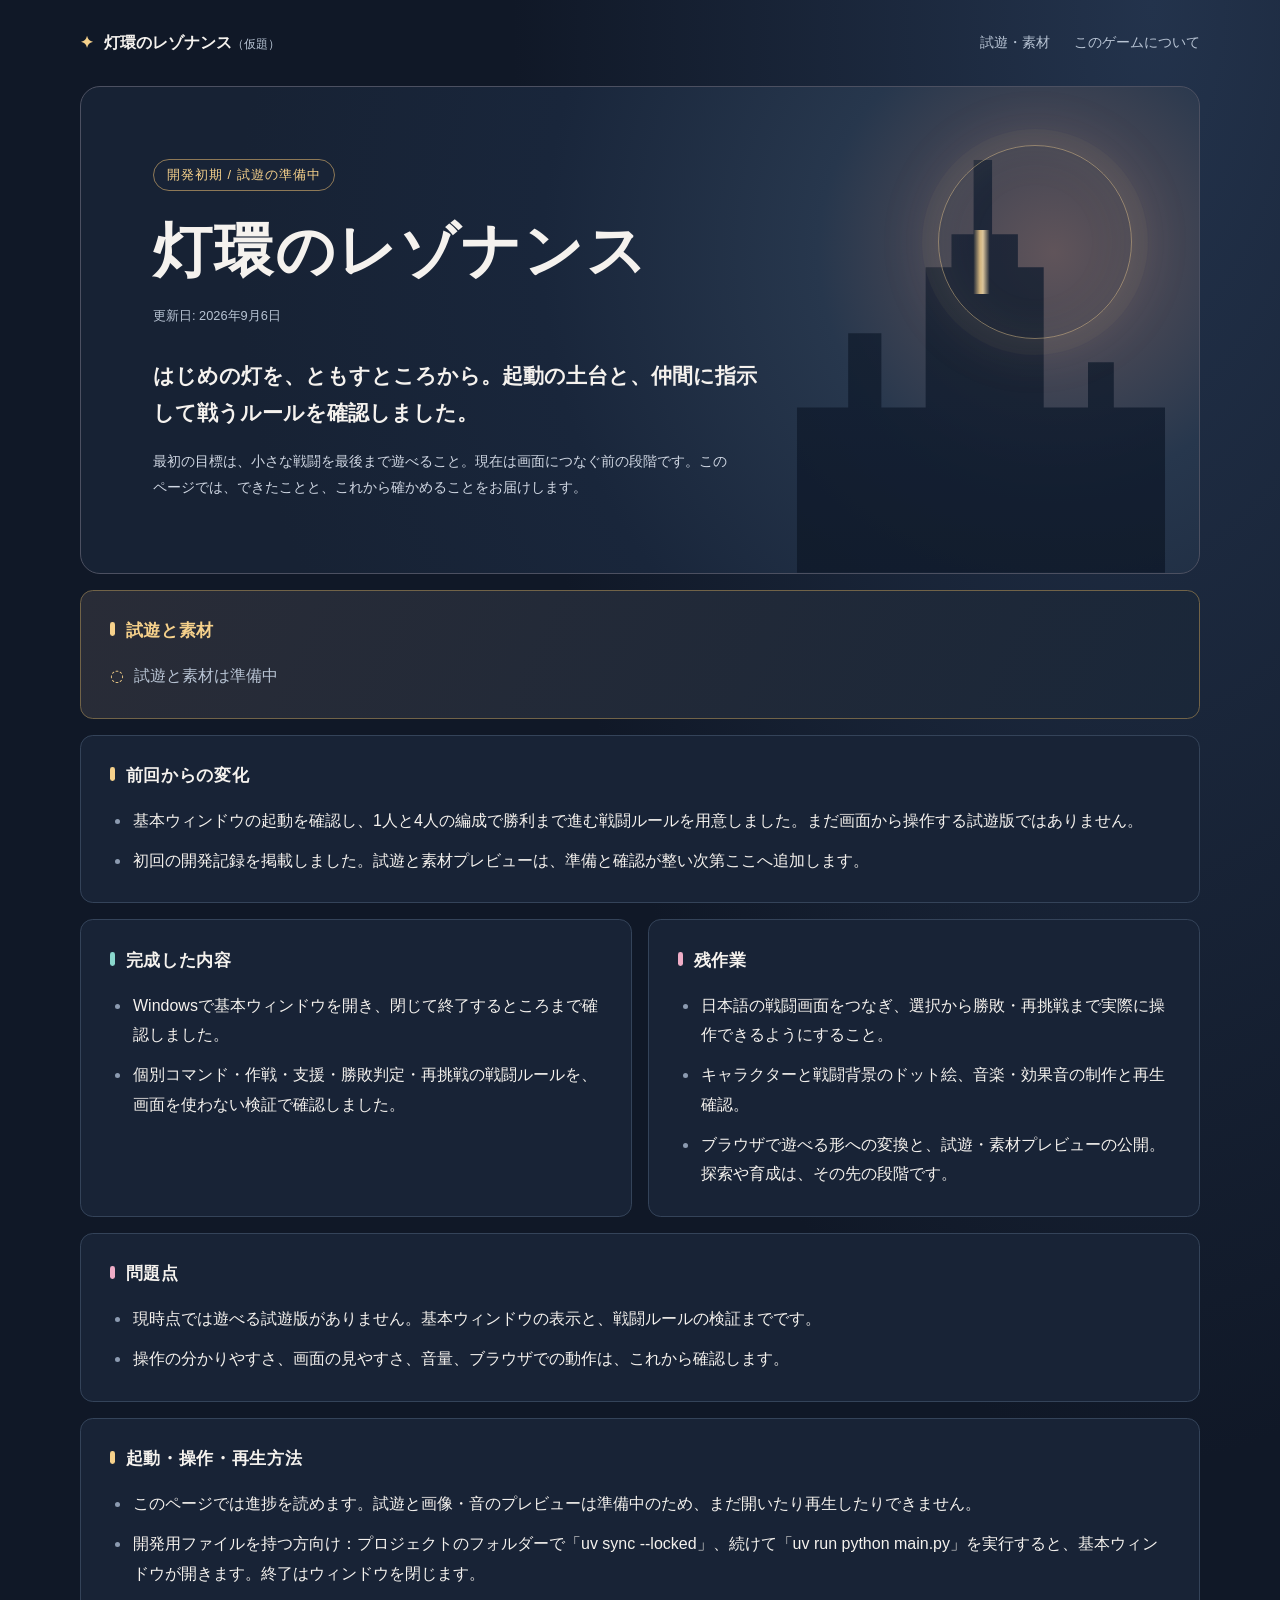
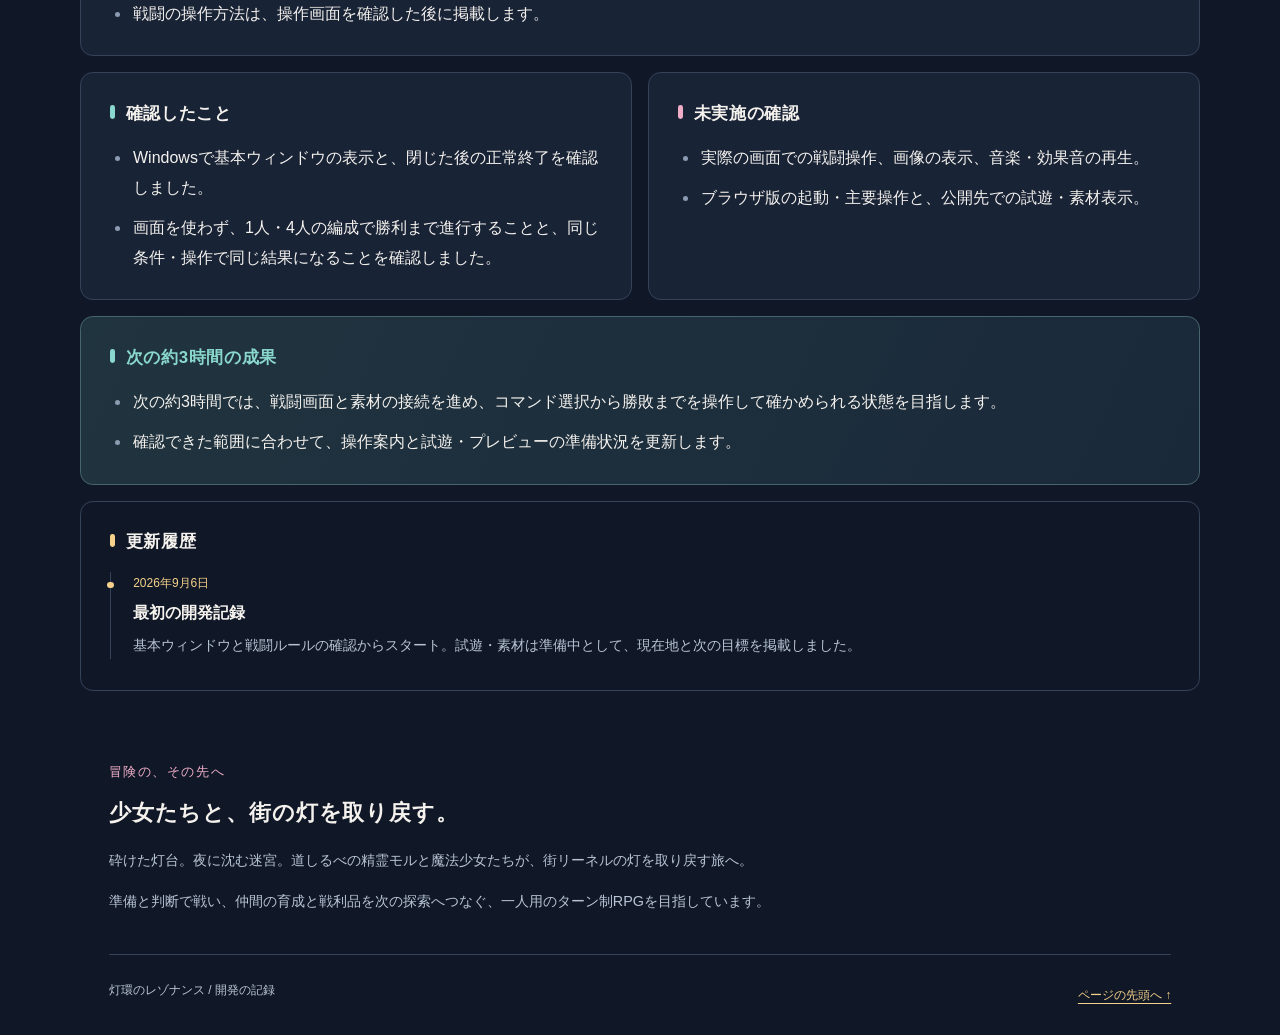
==== index.html @ 596e4eba "Publish initial progress page from 4160547" ====
<!doctype html>
<html lang="ja">
<head>
  <meta charset="utf-8">
  <meta name="viewport" content="width=device-width, initial-scale=1">
  <meta name="theme-color" content="#101827">
  <meta name="description" content="開発中のターン制RPG『灯環のレゾナンス』。現在の到達点、試遊と素材の準備状況、次に目指す成果をお届けします。">
  <title>灯環のレゾナンス — 開発の記録</title>
  <link rel="stylesheet" href="styles.css">
</head>
<body id="top">
  <a class="skip-link" href="#report">進捗本文へ移動</a>
  <div class="shell">
    <header class="site-header">
      <a class="brand" href="#top"><span class="brand-mark" aria-hidden="true">✦</span> 灯環のレゾナンス<span class="working-title">（仮題）</span></a>
      <nav aria-label="ページ内の案内">
        <a href="#play-title">試遊・素材</a>
        <a href="#about">このゲームについて</a>
      </nav>
    </header>
    <main id="report" tabindex="-1">
      <header class="progress-header">
<p class="status">開発初期 / 試遊の準備中</p>
<h1>灯環のレゾナンス</h1>
<p class="updated-at">更新日: 2026年9月6日</p>
<p class="summary">はじめの灯を、ともすところから。起動の土台と、仲間に指示して戦うルールを確認しました。</p>
<p class="position">最初の目標は、小さな戦闘を最後まで遊べること。現在は画面につなぐ前の段階です。このページでは、できたことと、これから確かめることをお届けします。</p>
</header>
<section class="play" aria-labelledby="play-title">
<h2 id="play-title">試遊と素材</h2>
<p class="pending">試遊と素材は準備中</p>
</section>
<section class="changes"><h2>前回からの変化</h2><ul>
<li>基本ウィンドウの起動を確認し、1人と4人の編成で勝利まで進む戦闘ルールを用意しました。まだ画面から操作する試遊版ではありません。</li>
<li>初回の開発記録を掲載しました。試遊と素材プレビューは、準備と確認が整い次第ここへ追加します。</li>
</ul></section>
<section class="completed"><h2>完成した内容</h2><ul>
<li>Windowsで基本ウィンドウを開き、閉じて終了するところまで確認しました。</li>
<li>個別コマンド・作戦・支援・勝敗判定・再挑戦の戦闘ルールを、画面を使わない検証で確認しました。</li>
</ul></section>
<section class="remaining"><h2>残作業</h2><ul>
<li>日本語の戦闘画面をつなぎ、選択から勝敗・再挑戦まで実際に操作できるようにすること。</li>
<li>キャラクターと戦闘背景のドット絵、音楽・効果音の制作と再生確認。</li>
<li>ブラウザで遊べる形への変換と、試遊・素材プレビューの公開。探索や育成は、その先の段階です。</li>
</ul></section>
<section class="issues"><h2>問題点</h2><ul>
<li>現時点では遊べる試遊版がありません。基本ウィンドウの表示と、戦闘ルールの検証までです。</li>
<li>操作の分かりやすさ、画面の見やすさ、音量、ブラウザでの動作は、これから確認します。</li>
</ul></section>
<section class="instructions"><h2>起動・操作・再生方法</h2><ul>
<li>このページでは進捗を読めます。試遊と画像・音のプレビューは準備中のため、まだ開いたり再生したりできません。</li>
<li>開発用ファイルを持つ方向け：プロジェクトのフォルダーで「uv sync --locked」、続けて「uv run python main.py」を実行すると、基本ウィンドウが開きます。終了はウィンドウを閉じます。</li>
<li>戦闘の操作方法は、操作画面を確認した後に掲載します。</li>
</ul></section>
<section class="verification"><h2>確認したこと</h2><ul>
<li>Windowsで基本ウィンドウの表示と、閉じた後の正常終了を確認しました。</li>
<li>画面を使わず、1人・4人の編成で勝利まで進行することと、同じ条件・操作で同じ結果になることを確認しました。</li>
</ul></section>
<section class="unverified"><h2>未実施の確認</h2><ul>
<li>実際の画面での戦闘操作、画像の表示、音楽・効果音の再生。</li>
<li>ブラウザ版の起動・主要操作と、公開先での試遊・素材表示。</li>
</ul></section>
<section class="next"><h2>次の約3時間の成果</h2><ul>
<li>次の約3時間では、戦闘画面と素材の接続を進め、コマンド選択から勝敗までを操作して確かめられる状態を目指します。</li>
<li>確認できた範囲に合わせて、操作案内と試遊・プレビューの準備状況を更新します。</li>
</ul></section>
<section class="history"><h2>更新履歴</h2><ol>
<li><p>2026年9月6日</p><h3>最初の開発記録</h3><p>基本ウィンドウと戦闘ルールの確認からスタート。試遊・素材は準備中として、現在地と次の目標を掲載しました。</p></li>
</ol></section>
    </main>
    <footer id="about" class="site-footer">
      <p class="eyebrow">冒険の、その先へ</p>
      <h2>少女たちと、街の灯を取り戻す。</h2>
      <p>砕けた灯台。夜に沈む迷宮。道しるべの精霊モルと魔法少女たちが、街リーネルの灯を取り戻す旅へ。</p>
      <p>準備と判断で戦い、仲間の育成と戦利品を次の探索へつなぐ、一人用のターン制RPGを目指しています。</p>
      <div class="footer-bottom"><span>灯環のレゾナンス / 開発の記録</span><a href="#top">ページの先頭へ ↑</a></div>
    </footer>
  </div>
</body>
</html>
---- styles.css ----
:root {
  color-scheme: dark;
  --night: #101827;
  --panel: #182336;
  --text: #f5f2ee;
  --muted: #b8c4d4;
  --gold: #f6d18b;
  --pink: #efadc7;
  --teal: #89d7cd;
  --line: #344359;
}

* { box-sizing: border-box; }
html { scroll-padding-top: 1.5rem; }
body {
  margin: 0;
  color: var(--text);
  background: radial-gradient(ellipse at 90% 0%, #23334c 0, transparent 40rem), var(--night);
  font-family: "Yu Gothic", "Hiragino Kaku Gothic ProN", "Meiryo", sans-serif;
  font-size: 1rem;
  line-height: 1.85;
  overflow-wrap: anywhere;
}
a { color: var(--gold); text-underline-offset: .3em; }
a:hover { color: #fff0d4; }
:focus-visible {
  outline: 3px solid var(--teal);
  outline-offset: 5px;
  border-radius: 3px;
}
.shell { width: min(100% - 3rem, 1120px); margin-inline: auto; }
.skip-link {
  position: absolute;
  z-index: 5;
  top: .75rem;
  left: 1rem;
  padding: .55rem 1rem;
  color: var(--night);
  background: var(--gold);
  transform: translateY(-180%);
}
.skip-link:focus { transform: translateY(0); color: var(--night); }
.site-header {
  display: flex;
  align-items: center;
  justify-content: space-between;
  flex-wrap: wrap;
  gap: .5rem 2rem;
  padding-block: 1.4rem;
}
.brand { color: var(--text); font-weight: 700; text-decoration: none; }
.brand-mark { margin-right: .4rem; color: var(--gold); }
.working-title { color: var(--muted); font-size: .75rem; font-weight: 400; }
nav { display: flex; flex-wrap: wrap; gap: .4rem 1.5rem; font-size: .85rem; }
nav a { display: inline-block; padding-block: .5rem; color: var(--muted); text-decoration: none; }
main { display: grid; grid-template-columns: repeat(2, minmax(0, 1fr)); gap: 1rem; }
main > * { min-width: 0; }
.progress-header {
  position: relative;
  isolation: isolate;
  overflow: hidden;
  grid-column: 1 / -1;
  padding: clamp(2rem, 6vw, 4.5rem);
  border: 1px solid #4c5061;
  border-radius: 1.25rem;
  background: radial-gradient(circle at 87% 34%, #60545a 0, #27374d 23%, #19263b 50%, #172234 80%);
}
.progress-header::before {
  content: "";
  position: absolute;
  z-index: -1;
  inset: 15% 3% 0 64%;
  background:
    linear-gradient(90deg, transparent 42%, #f6d18b 49%, #ffe4ad 52%, transparent 59%) 50% 20% / 6rem 4rem no-repeat,
    linear-gradient(#152134, #0e1828);
  clip-path: polygon(0 100%, 0 60%, 14% 60%, 14% 42%, 23% 42%, 23% 60%, 35% 60%, 35% 26%, 42% 26%, 42% 18%, 48% 18%, 48% 0, 53% 0, 53% 18%, 60% 18%, 60% 26%, 67% 26%, 67% 60%, 79% 60%, 79% 49%, 86% 49%, 86% 60%, 100% 60%, 100% 100%);
  opacity: .8;
}
.progress-header::after {
  content: "";
  position: absolute;
  z-index: -1;
  width: 12rem;
  aspect-ratio: 1;
  top: 12%;
  right: 6%;
  border: 1px solid #e2c18a80;
  border-radius: 50%;
  box-shadow: 0 0 0 1rem #f6d18b08, 0 0 4rem #eeb6aa20, inset 0 0 3rem #f6d18b10;
}
.progress-header > * { position: relative; }
.status {
  display: inline-block;
  margin: 0 0 1.2rem;
  padding: .2rem .8rem;
  color: var(--gold);
  border: 1px solid #8e7957;
  border-radius: 2rem;
  background: #182336;
  font-size: .8rem;
  letter-spacing: .08em;
}
h1 { margin: 0; font-size: clamp(2rem, 4.8vw, 3.7rem); line-height: 1.4; letter-spacing: .035em; }
.updated-at { margin-block: .7rem 1.8rem; color: var(--muted); font-size: .8rem; }
.summary { max-width: 38rem; margin: 0; font-size: clamp(1.1rem, 2vw, 1.3rem); font-weight: 700; line-height: 1.8; }
.position { max-width: 36rem; margin: 1rem 0 0; color: #d0d7e3; font-size: .9rem; }
section {
  padding: 1.7rem 1.8rem;
  border: 1px solid var(--line);
  border-radius: .8rem;
  background: var(--panel);
}
h2 { margin: 0 0 1rem; font-size: 1.05rem; line-height: 1.6; letter-spacing: .04em; }
section h2::before { content: ""; display: inline-block; width: .35rem; height: .85rem; margin-right: .65rem; background: var(--gold); border-radius: .15rem; }
section ul { margin: 0; padding-left: 1.3rem; }
li { padding-left: .15rem; }
li + li { margin-top: .65rem; }
li::marker { color: #8c9bb1; }
.play { grid-column: 1 / -1; border-color: #716348; background: linear-gradient(115deg, #292c37, #1a2739); }
.play h2 { color: var(--gold); }
.pending { margin: 0; color: var(--muted); }
.pending::before { content: "◌"; padding-right: .65rem; color: var(--gold); }
.play-button {
  display: inline-block;
  max-width: 100%;
  padding: .8rem 1.8rem;
  border: 1px solid var(--gold);
  border-radius: .45rem;
  color: var(--night);
  background: var(--gold);
  font-weight: 700;
  text-align: center;
  text-decoration: none;
}
.play-button:hover { color: var(--night); background: #ffe3b0; }
figure { margin: 1.5rem 0; }
img { display: block; max-width: 100%; height: auto; border: 1px solid var(--line); border-radius: .5rem; image-rendering: pixelated; }
figcaption { margin-top: .4rem; color: var(--muted); font-size: .8rem; }
audio { display: block; width: min(100%, 32rem); max-width: 100%; min-width: 0; }
.completed h2::before, .verification h2::before { background: var(--teal); }
.remaining h2::before, .unverified h2::before, .issues h2::before { background: var(--pink); }
.changes { grid-column: 1 / -1; }
.issues { grid-column: 1 / -1; }
.instructions { grid-column: 1 / -1; }
.next { grid-column: 1 / -1; background: linear-gradient(115deg, #20343f, #1a293a); border-color: #47656c; }
.next h2 { color: var(--teal); }
.next h2::before { background: var(--teal); }
.history { grid-column: 1 / -1; background: transparent; }
.history ol { margin: 0; padding: 0; list-style: none; }
.history li { position: relative; padding: 0 0 0 1.4rem; border-left: 1px solid var(--line); }
.history li::before { content: ""; position: absolute; top: .6rem; left: -.22rem; width: .4rem; height: .4rem; border-radius: 50%; background: var(--gold); }
.history p { margin: .25rem 0; color: var(--muted); font-size: .9rem; }
.history li > p:first-child { color: var(--gold); font-size: .75rem; }
h3 { margin: .25rem 0; font-size: 1rem; }
.site-footer { padding: 3.5rem 1.8rem 1.5rem; }
.eyebrow { color: var(--pink); font-size: .8rem; letter-spacing: .12em; }
.site-footer h2 { font-size: 1.35rem; }
.site-footer > p:not(.eyebrow) { max-width: 45rem; color: var(--muted); font-size: .9rem; }
.footer-bottom { display: flex; flex-wrap: wrap; justify-content: space-between; gap: 1rem; margin-top: 2.5rem; padding-top: 1.5rem; border-top: 1px solid var(--line); color: var(--muted); font-size: .75rem; }
.footer-bottom a { display: inline-block; padding-block: .3rem; }

@media (max-width: 720px) {
  .shell { width: min(100% - 2rem, 1120px); }
  main { grid-template-columns: minmax(0, 1fr); }
  .site-header { gap: .4rem; padding-block: 1rem; }
  .brand { font-size: .9rem; }
  nav { gap: 1.25rem; font-size: .8rem; }
  .progress-header { padding: 1.8rem 1.35rem; }
  .progress-header::before { inset: 30% 0 0 30%; opacity: .25; }
  .progress-header::after { width: 8rem; top: 10%; right: -3rem; opacity: .35; }
  h1 { font-size: clamp(1.8rem, 7vw, 2.8rem); }
  .summary { font-size: 1.05rem; }
  .position { font-size: .85rem; }
  section { padding: 1.4rem 1.35rem; }
  .site-footer { padding: 2.5rem .35rem 1.5rem; }
  .site-footer h2 { font-size: 1.15rem; }
}

@media (prefers-reduced-motion: no-preference) {
  a { transition: color .15s, background-color .15s; }
}
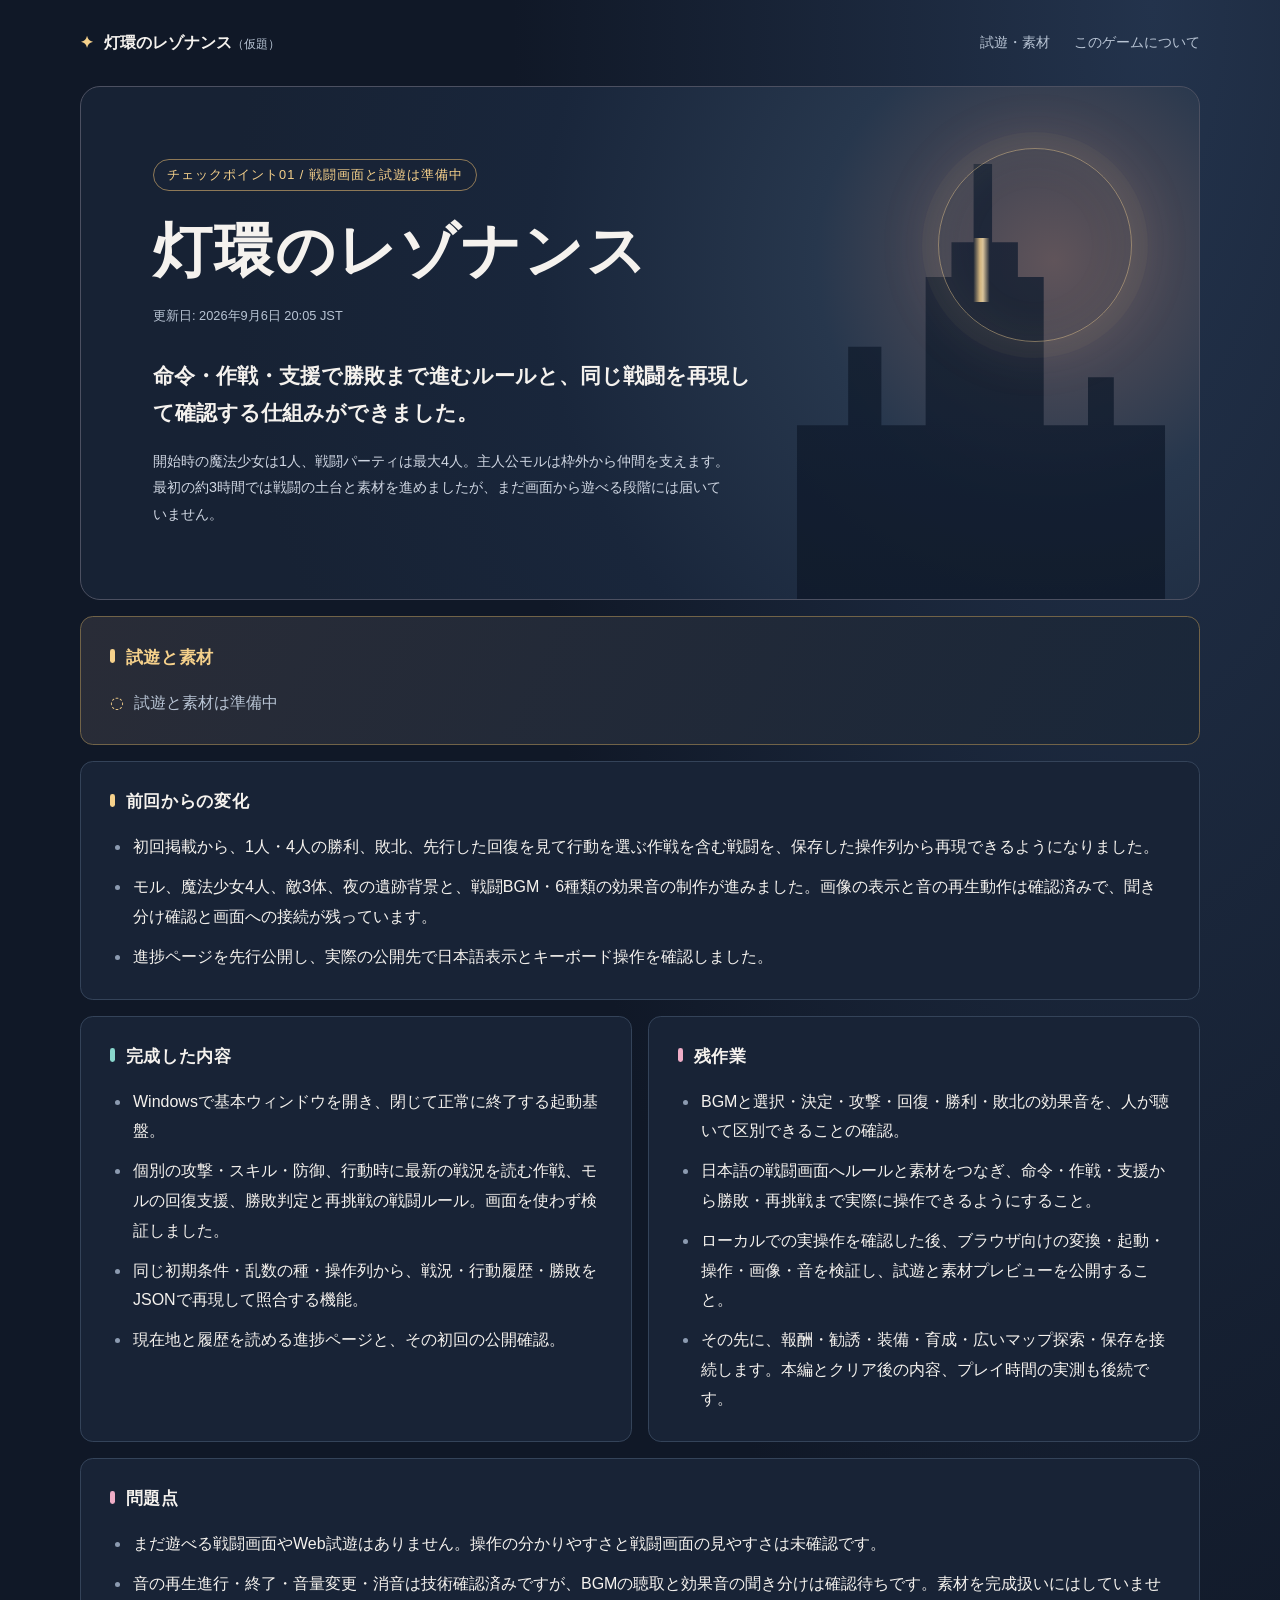
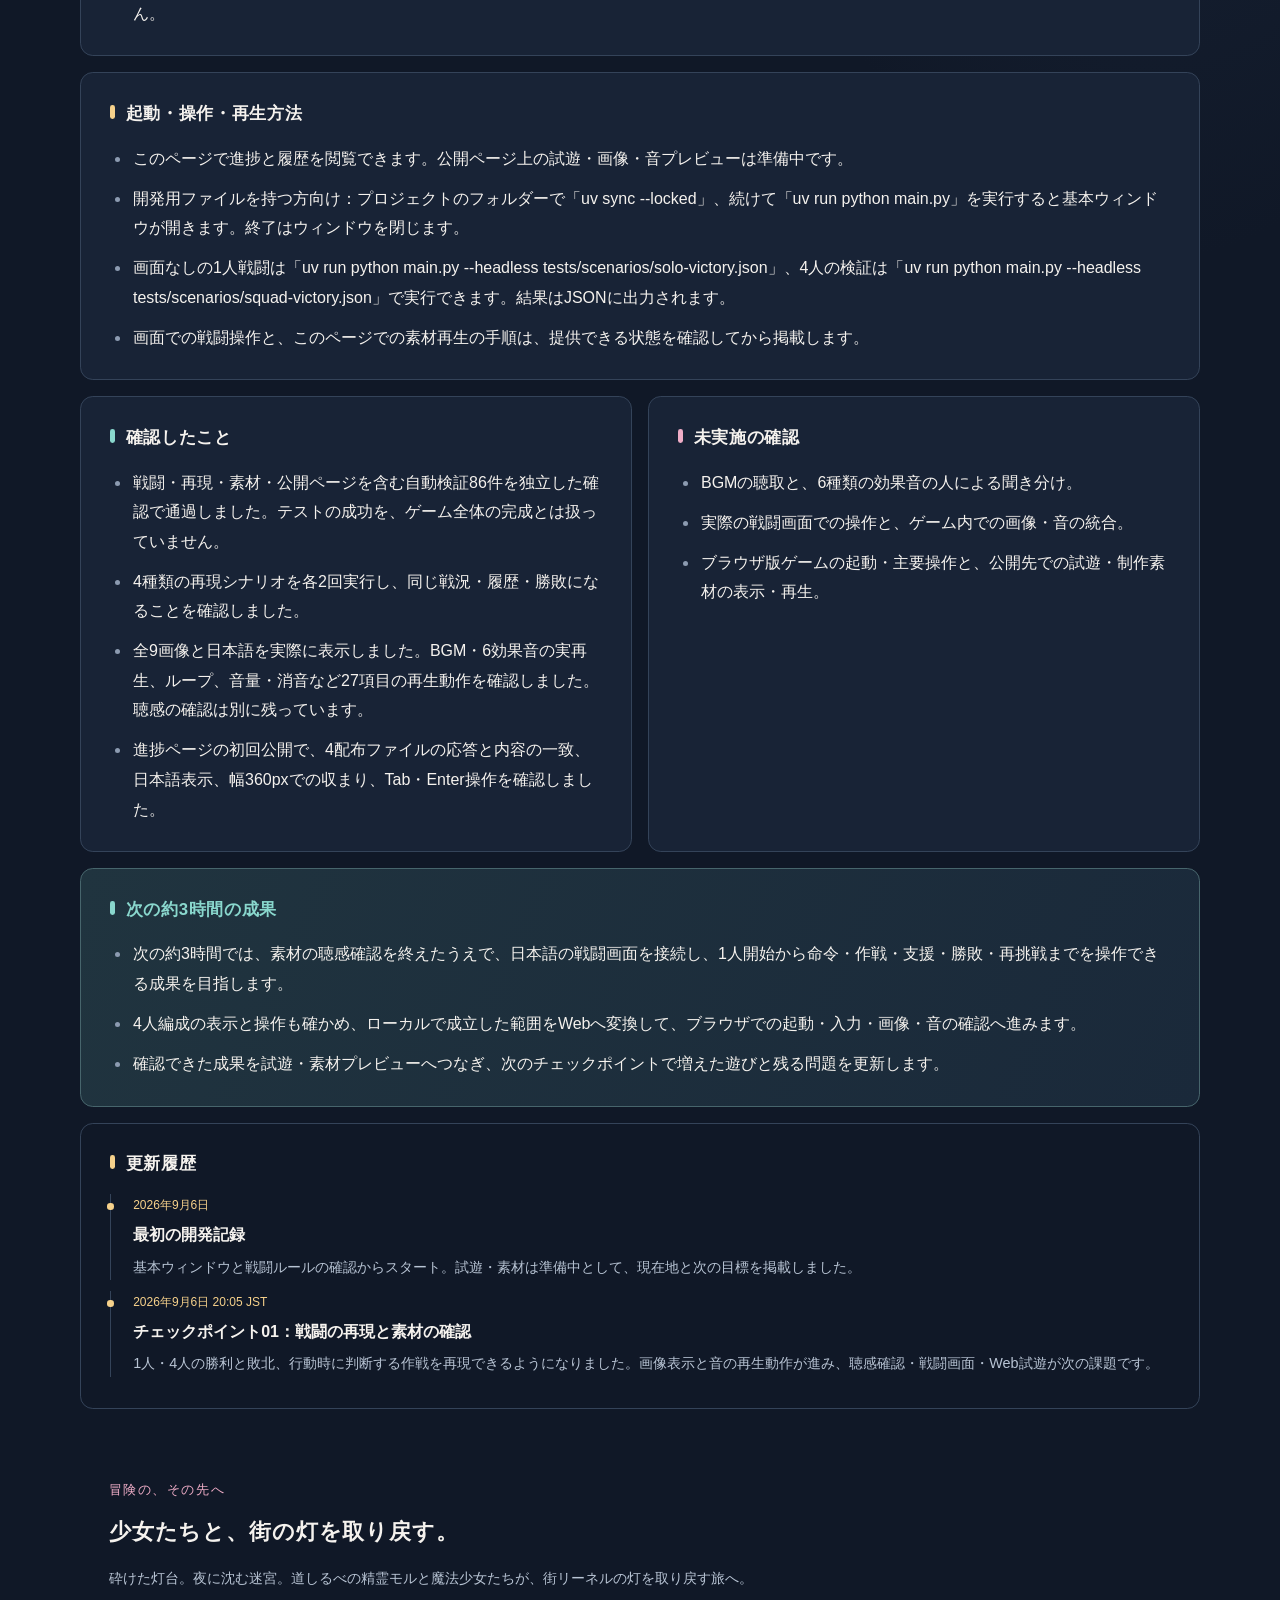
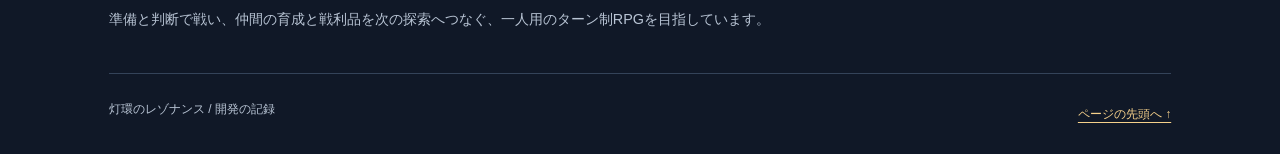
==== commit 3bf56cf0: "Publish checkpoint 01 from 81bc079" ====
--- a/index.html
+++ b/index.html
@@ -20,52 +20,62 @@
     </header>
     <main id="report" tabindex="-1">
       <header class="progress-header">
-<p class="status">開発初期 / 試遊の準備中</p>
+<p class="status">チェックポイント01 / 戦闘画面と試遊は準備中</p>
 <h1>灯環のレゾナンス</h1>
-<p class="updated-at">更新日: 2026年9月6日</p>
-<p class="summary">はじめの灯を、ともすところから。起動の土台と、仲間に指示して戦うルールを確認しました。</p>
-<p class="position">最初の目標は、小さな戦闘を最後まで遊べること。現在は画面につなぐ前の段階です。このページでは、できたことと、これから確かめることをお届けします。</p>
+<p class="updated-at">更新日: 2026年9月6日 20:05 JST</p>
+<p class="summary">命令・作戦・支援で勝敗まで進むルールと、同じ戦闘を再現して確認する仕組みができました。</p>
+<p class="position">開始時の魔法少女は1人、戦闘パーティは最大4人。主人公モルは枠外から仲間を支えます。最初の約3時間では戦闘の土台と素材を進めましたが、まだ画面から遊べる段階には届いていません。</p>
 </header>
 <section class="play" aria-labelledby="play-title">
 <h2 id="play-title">試遊と素材</h2>
 <p class="pending">試遊と素材は準備中</p>
 </section>
 <section class="changes"><h2>前回からの変化</h2><ul>
-<li>基本ウィンドウの起動を確認し、1人と4人の編成で勝利まで進む戦闘ルールを用意しました。まだ画面から操作する試遊版ではありません。</li>
-<li>初回の開発記録を掲載しました。試遊と素材プレビューは、準備と確認が整い次第ここへ追加します。</li>
+<li>初回掲載から、1人・4人の勝利、敗北、先行した回復を見て行動を選ぶ作戦を含む戦闘を、保存した操作列から再現できるようになりました。</li>
+<li>モル、魔法少女4人、敵3体、夜の遺跡背景と、戦闘BGM・6種類の効果音の制作が進みました。画像の表示と音の再生動作は確認済みで、聞き分け確認と画面への接続が残っています。</li>
+<li>進捗ページを先行公開し、実際の公開先で日本語表示とキーボード操作を確認しました。</li>
 </ul></section>
 <section class="completed"><h2>完成した内容</h2><ul>
-<li>Windowsで基本ウィンドウを開き、閉じて終了するところまで確認しました。</li>
-<li>個別コマンド・作戦・支援・勝敗判定・再挑戦の戦闘ルールを、画面を使わない検証で確認しました。</li>
+<li>Windowsで基本ウィンドウを開き、閉じて正常に終了する起動基盤。</li>
+<li>個別の攻撃・スキル・防御、行動時に最新の戦況を読む作戦、モルの回復支援、勝敗判定と再挑戦の戦闘ルール。画面を使わず検証しました。</li>
+<li>同じ初期条件・乱数の種・操作列から、戦況・行動履歴・勝敗をJSONで再現して照合する機能。</li>
+<li>現在地と履歴を読める進捗ページと、その初回の公開確認。</li>
 </ul></section>
 <section class="remaining"><h2>残作業</h2><ul>
-<li>日本語の戦闘画面をつなぎ、選択から勝敗・再挑戦まで実際に操作できるようにすること。</li>
-<li>キャラクターと戦闘背景のドット絵、音楽・効果音の制作と再生確認。</li>
-<li>ブラウザで遊べる形への変換と、試遊・素材プレビューの公開。探索や育成は、その先の段階です。</li>
+<li>BGMと選択・決定・攻撃・回復・勝利・敗北の効果音を、人が聴いて区別できることの確認。</li>
+<li>日本語の戦闘画面へルールと素材をつなぎ、命令・作戦・支援から勝敗・再挑戦まで実際に操作できるようにすること。</li>
+<li>ローカルでの実操作を確認した後、ブラウザ向けの変換・起動・操作・画像・音を検証し、試遊と素材プレビューを公開すること。</li>
+<li>その先に、報酬・勧誘・装備・育成・広いマップ探索・保存を接続します。本編とクリア後の内容、プレイ時間の実測も後続です。</li>
 </ul></section>
 <section class="issues"><h2>問題点</h2><ul>
-<li>現時点では遊べる試遊版がありません。基本ウィンドウの表示と、戦闘ルールの検証までです。</li>
-<li>操作の分かりやすさ、画面の見やすさ、音量、ブラウザでの動作は、これから確認します。</li>
+<li>まだ遊べる戦闘画面やWeb試遊はありません。操作の分かりやすさと戦闘画面の見やすさは未確認です。</li>
+<li>音の再生進行・終了・音量変更・消音は技術確認済みですが、BGMの聴取と効果音の聞き分けは確認待ちです。素材を完成扱いにはしていません。</li>
 </ul></section>
 <section class="instructions"><h2>起動・操作・再生方法</h2><ul>
-<li>このページでは進捗を読めます。試遊と画像・音のプレビューは準備中のため、まだ開いたり再生したりできません。</li>
-<li>開発用ファイルを持つ方向け：プロジェクトのフォルダーで「uv sync --locked」、続けて「uv run python main.py」を実行すると、基本ウィンドウが開きます。終了はウィンドウを閉じます。</li>
-<li>戦闘の操作方法は、操作画面を確認した後に掲載します。</li>
+<li>このページで進捗と履歴を閲覧できます。公開ページ上の試遊・画像・音プレビューは準備中です。</li>
+<li>開発用ファイルを持つ方向け：プロジェクトのフォルダーで「uv sync --locked」、続けて「uv run python main.py」を実行すると基本ウィンドウが開きます。終了はウィンドウを閉じます。</li>
+<li>画面なしの1人戦闘は「uv run python main.py --headless tests/scenarios/solo-victory.json」、4人の検証は「uv run python main.py --headless tests/scenarios/squad-victory.json」で実行できます。結果はJSONに出力されます。</li>
+<li>画面での戦闘操作と、このページでの素材再生の手順は、提供できる状態を確認してから掲載します。</li>
 </ul></section>
 <section class="verification"><h2>確認したこと</h2><ul>
-<li>Windowsで基本ウィンドウの表示と、閉じた後の正常終了を確認しました。</li>
-<li>画面を使わず、1人・4人の編成で勝利まで進行することと、同じ条件・操作で同じ結果になることを確認しました。</li>
+<li>戦闘・再現・素材・公開ページを含む自動検証86件を独立した確認で通過しました。テストの成功を、ゲーム全体の完成とは扱っていません。</li>
+<li>4種類の再現シナリオを各2回実行し、同じ戦況・履歴・勝敗になることを確認しました。</li>
+<li>全9画像と日本語を実際に表示しました。BGM・6効果音の実再生、ループ、音量・消音など27項目の再生動作を確認しました。聴感の確認は別に残っています。</li>
+<li>進捗ページの初回公開で、4配布ファイルの応答と内容の一致、日本語表示、幅360pxでの収まり、Tab・Enter操作を確認しました。</li>
 </ul></section>
 <section class="unverified"><h2>未実施の確認</h2><ul>
-<li>実際の画面での戦闘操作、画像の表示、音楽・効果音の再生。</li>
-<li>ブラウザ版の起動・主要操作と、公開先での試遊・素材表示。</li>
+<li>BGMの聴取と、6種類の効果音の人による聞き分け。</li>
+<li>実際の戦闘画面での操作と、ゲーム内での画像・音の統合。</li>
+<li>ブラウザ版ゲームの起動・主要操作と、公開先での試遊・制作素材の表示・再生。</li>
 </ul></section>
 <section class="next"><h2>次の約3時間の成果</h2><ul>
-<li>次の約3時間では、戦闘画面と素材の接続を進め、コマンド選択から勝敗までを操作して確かめられる状態を目指します。</li>
-<li>確認できた範囲に合わせて、操作案内と試遊・プレビューの準備状況を更新します。</li>
+<li>次の約3時間では、素材の聴感確認を終えたうえで、日本語の戦闘画面を接続し、1人開始から命令・作戦・支援・勝敗・再挑戦までを操作できる成果を目指します。</li>
+<li>4人編成の表示と操作も確かめ、ローカルで成立した範囲をWebへ変換して、ブラウザでの起動・入力・画像・音の確認へ進みます。</li>
+<li>確認できた成果を試遊・素材プレビューへつなぎ、次のチェックポイントで増えた遊びと残る問題を更新します。</li>
 </ul></section>
 <section class="history"><h2>更新履歴</h2><ol>
 <li><p>2026年9月6日</p><h3>最初の開発記録</h3><p>基本ウィンドウと戦闘ルールの確認からスタート。試遊・素材は準備中として、現在地と次の目標を掲載しました。</p></li>
+<li><p>2026年9月6日 20:05 JST</p><h3>チェックポイント01：戦闘の再現と素材の確認</h3><p>1人・4人の勝利と敗北、行動時に判断する作戦を再現できるようになりました。画像表示と音の再生動作が進み、聴感確認・戦闘画面・Web試遊が次の課題です。</p></li>
 </ol></section>
     </main>
     <footer id="about" class="site-footer">
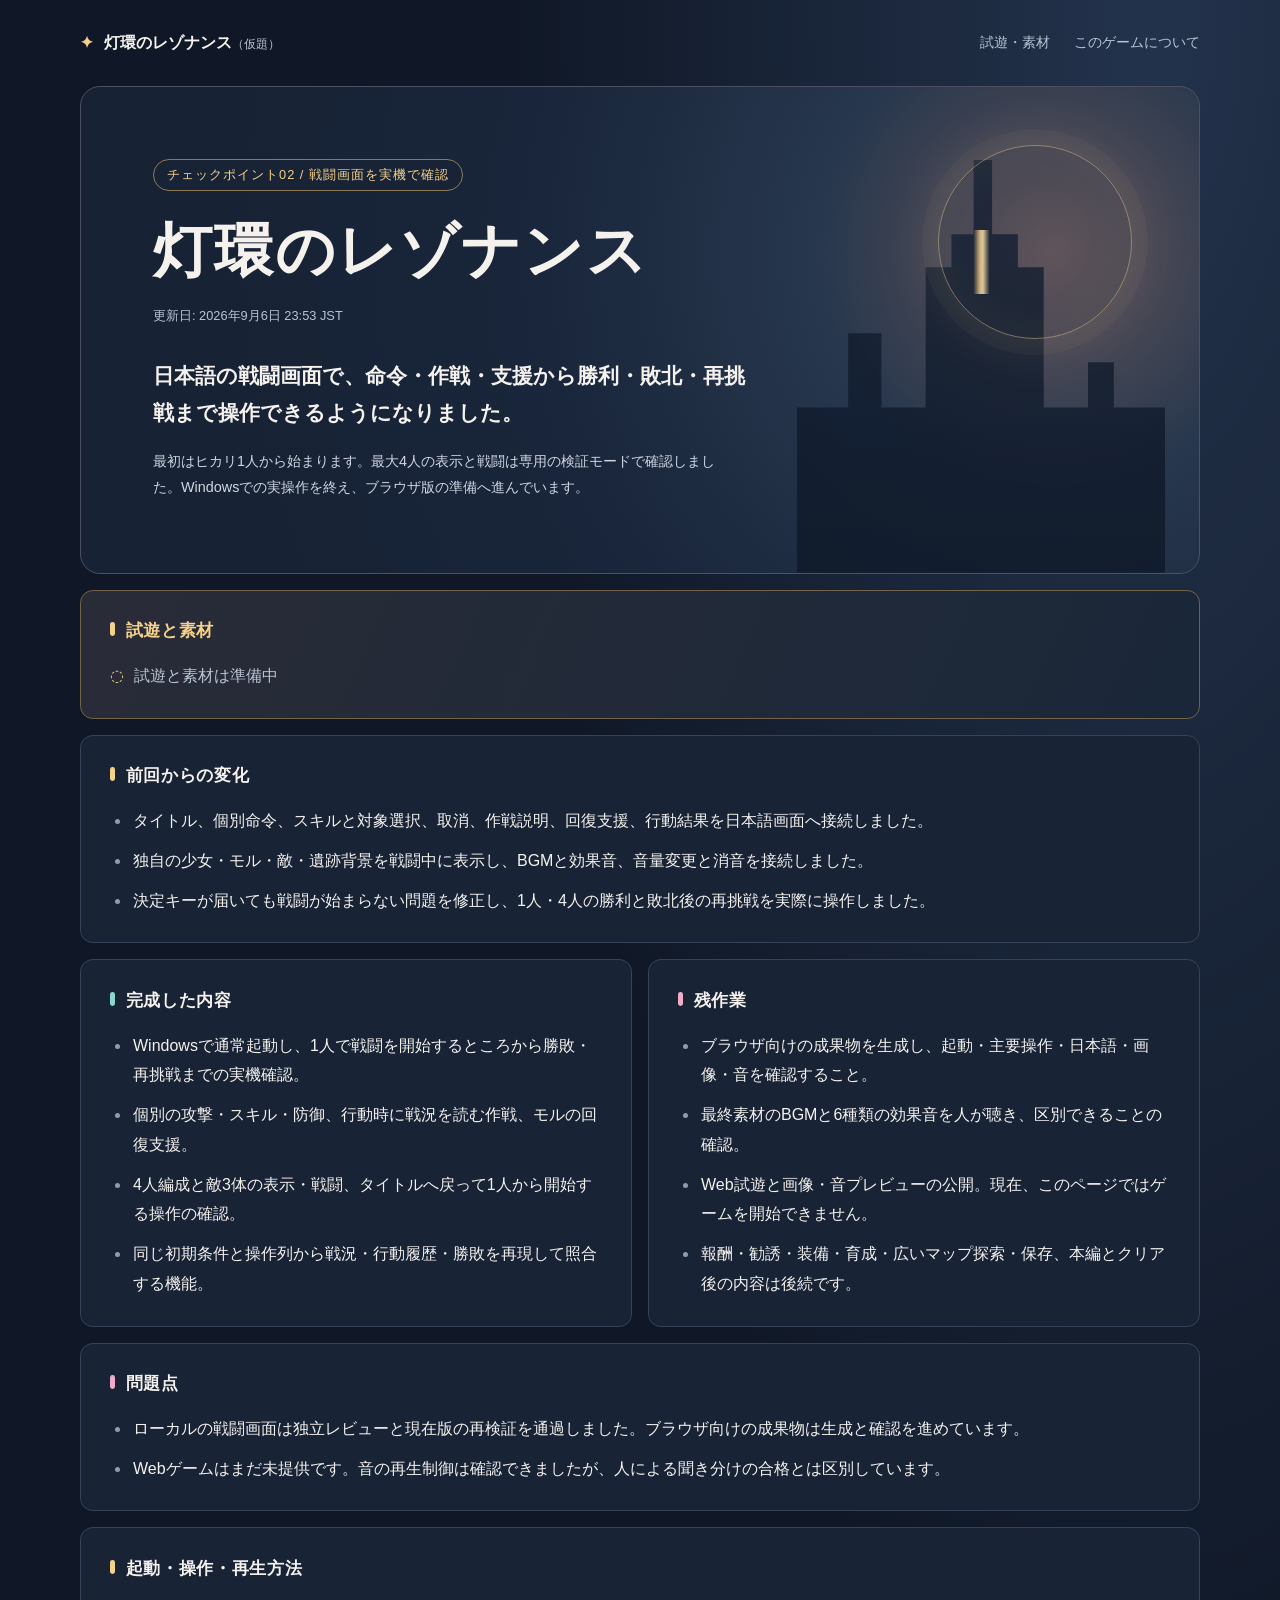
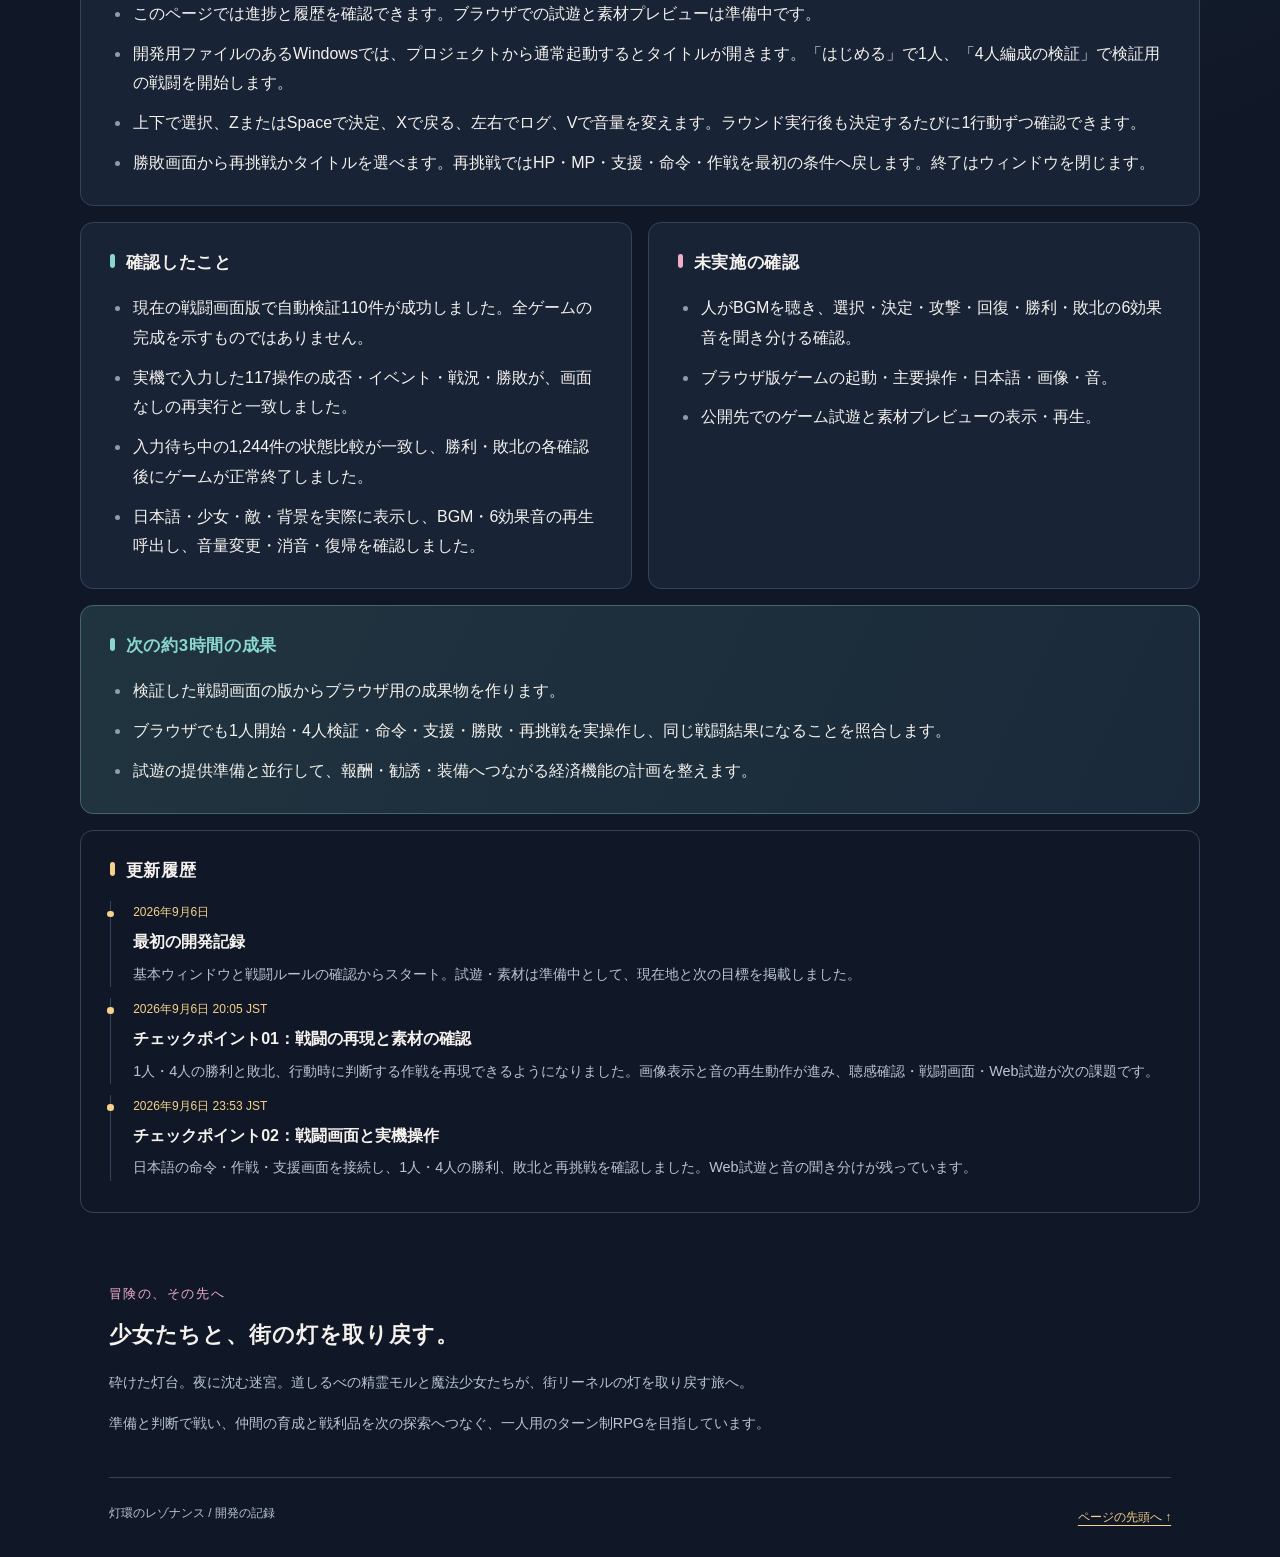
==== commit 16f4fad2: "docs: publish checkpoint 02 native battle progress" ====
--- a/index.html
+++ b/index.html
@@ -20,62 +20,63 @@
     </header>
     <main id="report" tabindex="-1">
       <header class="progress-header">
-<p class="status">チェックポイント01 / 戦闘画面と試遊は準備中</p>
+<p class="status">チェックポイント02 / 戦闘画面を実機で確認</p>
 <h1>灯環のレゾナンス</h1>
-<p class="updated-at">更新日: 2026年9月6日 20:05 JST</p>
-<p class="summary">命令・作戦・支援で勝敗まで進むルールと、同じ戦闘を再現して確認する仕組みができました。</p>
-<p class="position">開始時の魔法少女は1人、戦闘パーティは最大4人。主人公モルは枠外から仲間を支えます。最初の約3時間では戦闘の土台と素材を進めましたが、まだ画面から遊べる段階には届いていません。</p>
+<p class="updated-at">更新日: 2026年9月6日 23:53 JST</p>
+<p class="summary">日本語の戦闘画面で、命令・作戦・支援から勝利・敗北・再挑戦まで操作できるようになりました。</p>
+<p class="position">最初はヒカリ1人から始まります。最大4人の表示と戦闘は専用の検証モードで確認しました。Windowsでの実操作を終え、ブラウザ版の準備へ進んでいます。</p>
 </header>
 <section class="play" aria-labelledby="play-title">
 <h2 id="play-title">試遊と素材</h2>
 <p class="pending">試遊と素材は準備中</p>
 </section>
 <section class="changes"><h2>前回からの変化</h2><ul>
-<li>初回掲載から、1人・4人の勝利、敗北、先行した回復を見て行動を選ぶ作戦を含む戦闘を、保存した操作列から再現できるようになりました。</li>
-<li>モル、魔法少女4人、敵3体、夜の遺跡背景と、戦闘BGM・6種類の効果音の制作が進みました。画像の表示と音の再生動作は確認済みで、聞き分け確認と画面への接続が残っています。</li>
-<li>進捗ページを先行公開し、実際の公開先で日本語表示とキーボード操作を確認しました。</li>
+<li>タイトル、個別命令、スキルと対象選択、取消、作戦説明、回復支援、行動結果を日本語画面へ接続しました。</li>
+<li>独自の少女・モル・敵・遺跡背景を戦闘中に表示し、BGMと効果音、音量変更と消音を接続しました。</li>
+<li>決定キーが届いても戦闘が始まらない問題を修正し、1人・4人の勝利と敗北後の再挑戦を実際に操作しました。</li>
 </ul></section>
 <section class="completed"><h2>完成した内容</h2><ul>
-<li>Windowsで基本ウィンドウを開き、閉じて正常に終了する起動基盤。</li>
-<li>個別の攻撃・スキル・防御、行動時に最新の戦況を読む作戦、モルの回復支援、勝敗判定と再挑戦の戦闘ルール。画面を使わず検証しました。</li>
-<li>同じ初期条件・乱数の種・操作列から、戦況・行動履歴・勝敗をJSONで再現して照合する機能。</li>
-<li>現在地と履歴を読める進捗ページと、その初回の公開確認。</li>
+<li>Windowsで通常起動し、1人で戦闘を開始するところから勝敗・再挑戦までの実機確認。</li>
+<li>個別の攻撃・スキル・防御、行動時に戦況を読む作戦、モルの回復支援。</li>
+<li>4人編成と敵3体の表示・戦闘、タイトルへ戻って1人から開始する操作の確認。</li>
+<li>同じ初期条件と操作列から戦況・行動履歴・勝敗を再現して照合する機能。</li>
 </ul></section>
 <section class="remaining"><h2>残作業</h2><ul>
-<li>BGMと選択・決定・攻撃・回復・勝利・敗北の効果音を、人が聴いて区別できることの確認。</li>
-<li>日本語の戦闘画面へルールと素材をつなぎ、命令・作戦・支援から勝敗・再挑戦まで実際に操作できるようにすること。</li>
-<li>ローカルでの実操作を確認した後、ブラウザ向けの変換・起動・操作・画像・音を検証し、試遊と素材プレビューを公開すること。</li>
-<li>その先に、報酬・勧誘・装備・育成・広いマップ探索・保存を接続します。本編とクリア後の内容、プレイ時間の実測も後続です。</li>
+<li>ブラウザ向けの成果物を生成し、起動・主要操作・日本語・画像・音を確認すること。</li>
+<li>最終素材のBGMと6種類の効果音を人が聴き、区別できることの確認。</li>
+<li>Web試遊と画像・音プレビューの公開。現在、このページではゲームを開始できません。</li>
+<li>報酬・勧誘・装備・育成・広いマップ探索・保存、本編とクリア後の内容は後続です。</li>
 </ul></section>
 <section class="issues"><h2>問題点</h2><ul>
-<li>まだ遊べる戦闘画面やWeb試遊はありません。操作の分かりやすさと戦闘画面の見やすさは未確認です。</li>
-<li>音の再生進行・終了・音量変更・消音は技術確認済みですが、BGMの聴取と効果音の聞き分けは確認待ちです。素材を完成扱いにはしていません。</li>
+<li>ローカルの戦闘画面は独立レビューと現在版の再検証を通過しました。ブラウザ向けの成果物は生成と確認を進めています。</li>
+<li>Webゲームはまだ未提供です。音の再生制御は確認できましたが、人による聞き分けの合格とは区別しています。</li>
 </ul></section>
 <section class="instructions"><h2>起動・操作・再生方法</h2><ul>
-<li>このページで進捗と履歴を閲覧できます。公開ページ上の試遊・画像・音プレビューは準備中です。</li>
-<li>開発用ファイルを持つ方向け：プロジェクトのフォルダーで「uv sync --locked」、続けて「uv run python main.py」を実行すると基本ウィンドウが開きます。終了はウィンドウを閉じます。</li>
-<li>画面なしの1人戦闘は「uv run python main.py --headless tests/scenarios/solo-victory.json」、4人の検証は「uv run python main.py --headless tests/scenarios/squad-victory.json」で実行できます。結果はJSONに出力されます。</li>
-<li>画面での戦闘操作と、このページでの素材再生の手順は、提供できる状態を確認してから掲載します。</li>
+<li>このページでは進捗と履歴を確認できます。ブラウザでの試遊と素材プレビューは準備中です。</li>
+<li>開発用ファイルのあるWindowsでは、プロジェクトから通常起動するとタイトルが開きます。「はじめる」で1人、「4人編成の検証」で検証用の戦闘を開始します。</li>
+<li>上下で選択、ZまたはSpaceで決定、Xで戻る、左右でログ、Vで音量を変えます。ラウンド実行後も決定するたびに1行動ずつ確認できます。</li>
+<li>勝敗画面から再挑戦かタイトルを選べます。再挑戦ではHP・MP・支援・命令・作戦を最初の条件へ戻します。終了はウィンドウを閉じます。</li>
 </ul></section>
 <section class="verification"><h2>確認したこと</h2><ul>
-<li>戦闘・再現・素材・公開ページを含む自動検証86件を独立した確認で通過しました。テストの成功を、ゲーム全体の完成とは扱っていません。</li>
-<li>4種類の再現シナリオを各2回実行し、同じ戦況・履歴・勝敗になることを確認しました。</li>
-<li>全9画像と日本語を実際に表示しました。BGM・6効果音の実再生、ループ、音量・消音など27項目の再生動作を確認しました。聴感の確認は別に残っています。</li>
-<li>進捗ページの初回公開で、4配布ファイルの応答と内容の一致、日本語表示、幅360pxでの収まり、Tab・Enter操作を確認しました。</li>
+<li>現在の戦闘画面版で自動検証110件が成功しました。全ゲームの完成を示すものではありません。</li>
+<li>実機で入力した117操作の成否・イベント・戦況・勝敗が、画面なしの再実行と一致しました。</li>
+<li>入力待ち中の1,244件の状態比較が一致し、勝利・敗北の各確認後にゲームが正常終了しました。</li>
+<li>日本語・少女・敵・背景を実際に表示し、BGM・6効果音の再生呼出し、音量変更・消音・復帰を確認しました。</li>
 </ul></section>
 <section class="unverified"><h2>未実施の確認</h2><ul>
-<li>BGMの聴取と、6種類の効果音の人による聞き分け。</li>
-<li>実際の戦闘画面での操作と、ゲーム内での画像・音の統合。</li>
-<li>ブラウザ版ゲームの起動・主要操作と、公開先での試遊・制作素材の表示・再生。</li>
+<li>人がBGMを聴き、選択・決定・攻撃・回復・勝利・敗北の6効果音を聞き分ける確認。</li>
+<li>ブラウザ版ゲームの起動・主要操作・日本語・画像・音。</li>
+<li>公開先でのゲーム試遊と素材プレビューの表示・再生。</li>
 </ul></section>
 <section class="next"><h2>次の約3時間の成果</h2><ul>
-<li>次の約3時間では、素材の聴感確認を終えたうえで、日本語の戦闘画面を接続し、1人開始から命令・作戦・支援・勝敗・再挑戦までを操作できる成果を目指します。</li>
-<li>4人編成の表示と操作も確かめ、ローカルで成立した範囲をWebへ変換して、ブラウザでの起動・入力・画像・音の確認へ進みます。</li>
-<li>確認できた成果を試遊・素材プレビューへつなぎ、次のチェックポイントで増えた遊びと残る問題を更新します。</li>
+<li>検証した戦闘画面の版からブラウザ用の成果物を作ります。</li>
+<li>ブラウザでも1人開始・4人検証・命令・支援・勝敗・再挑戦を実操作し、同じ戦闘結果になることを照合します。</li>
+<li>試遊の提供準備と並行して、報酬・勧誘・装備へつながる経済機能の計画を整えます。</li>
 </ul></section>
 <section class="history"><h2>更新履歴</h2><ol>
 <li><p>2026年9月6日</p><h3>最初の開発記録</h3><p>基本ウィンドウと戦闘ルールの確認からスタート。試遊・素材は準備中として、現在地と次の目標を掲載しました。</p></li>
 <li><p>2026年9月6日 20:05 JST</p><h3>チェックポイント01：戦闘の再現と素材の確認</h3><p>1人・4人の勝利と敗北、行動時に判断する作戦を再現できるようになりました。画像表示と音の再生動作が進み、聴感確認・戦闘画面・Web試遊が次の課題です。</p></li>
+<li><p>2026年9月6日 23:53 JST</p><h3>チェックポイント02：戦闘画面と実機操作</h3><p>日本語の命令・作戦・支援画面を接続し、1人・4人の勝利、敗北と再挑戦を確認しました。Web試遊と音の聞き分けが残っています。</p></li>
 </ol></section>
     </main>
     <footer id="about" class="site-footer">
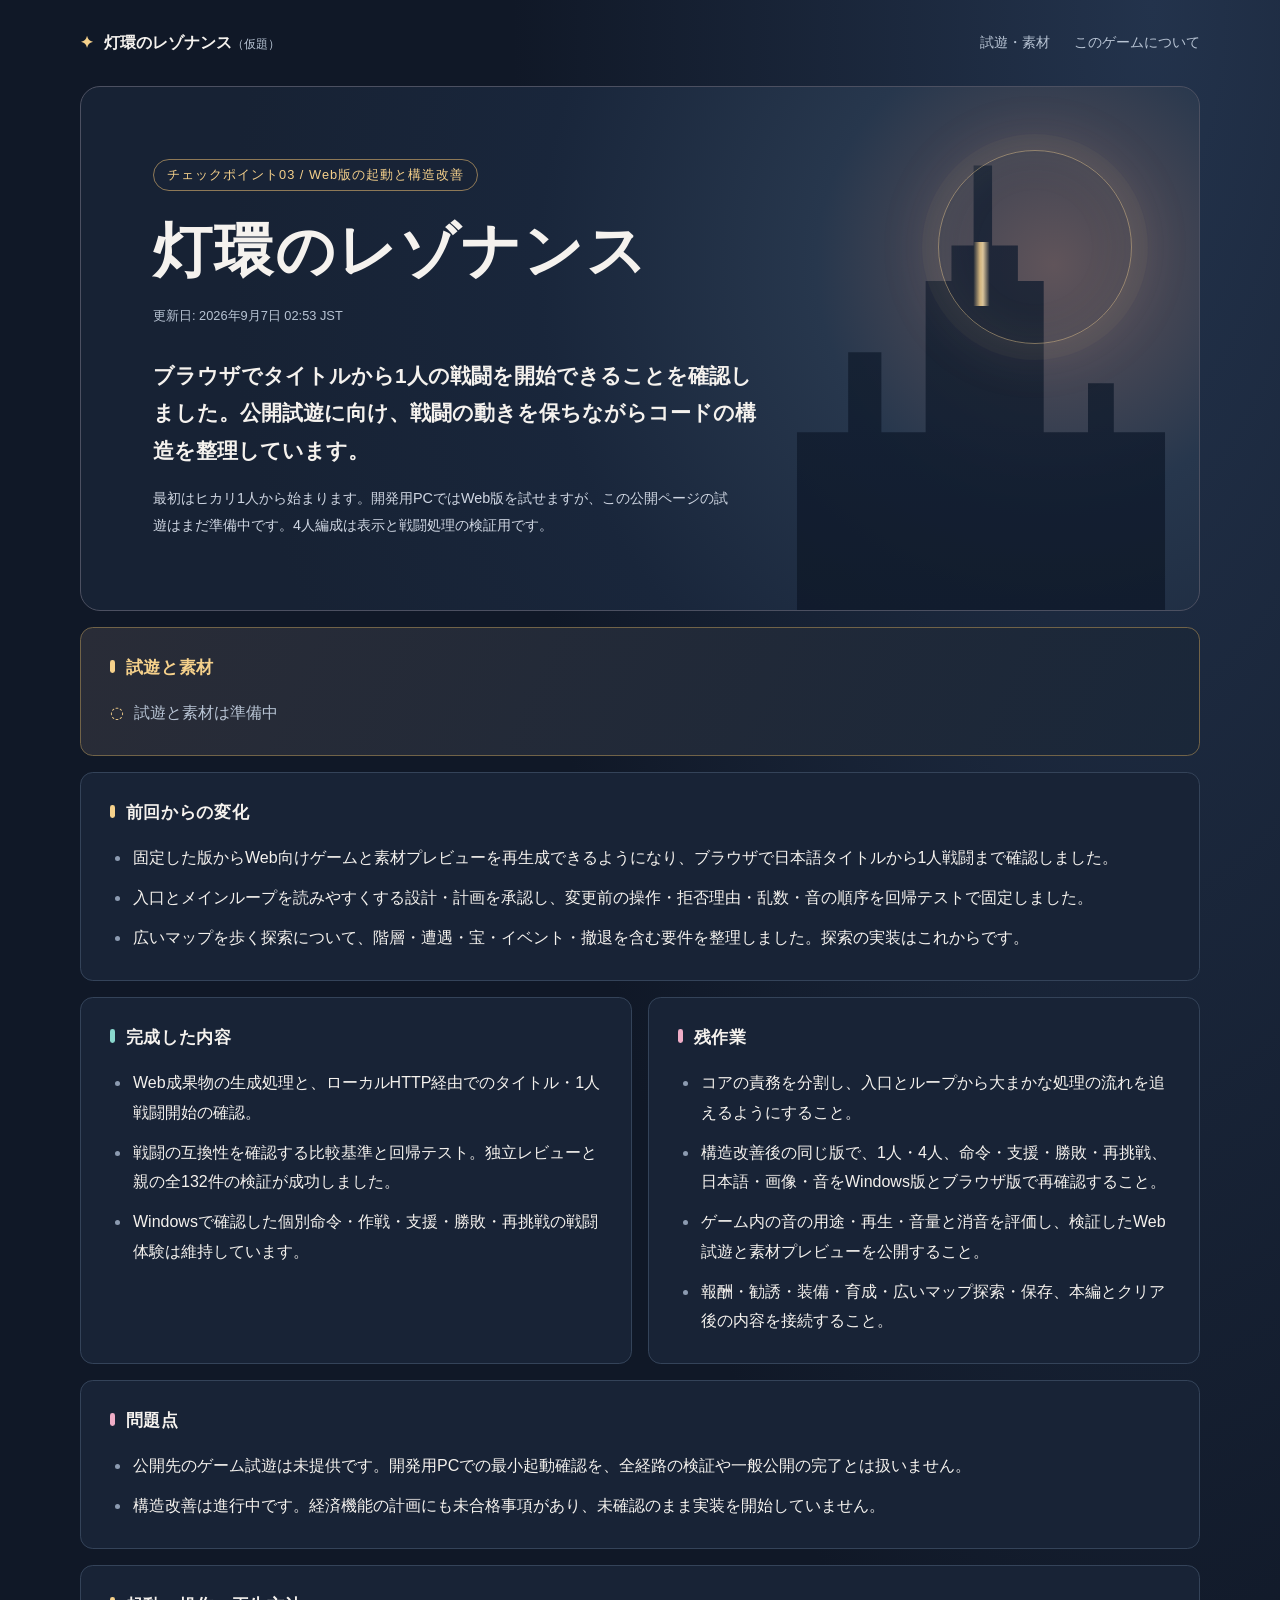
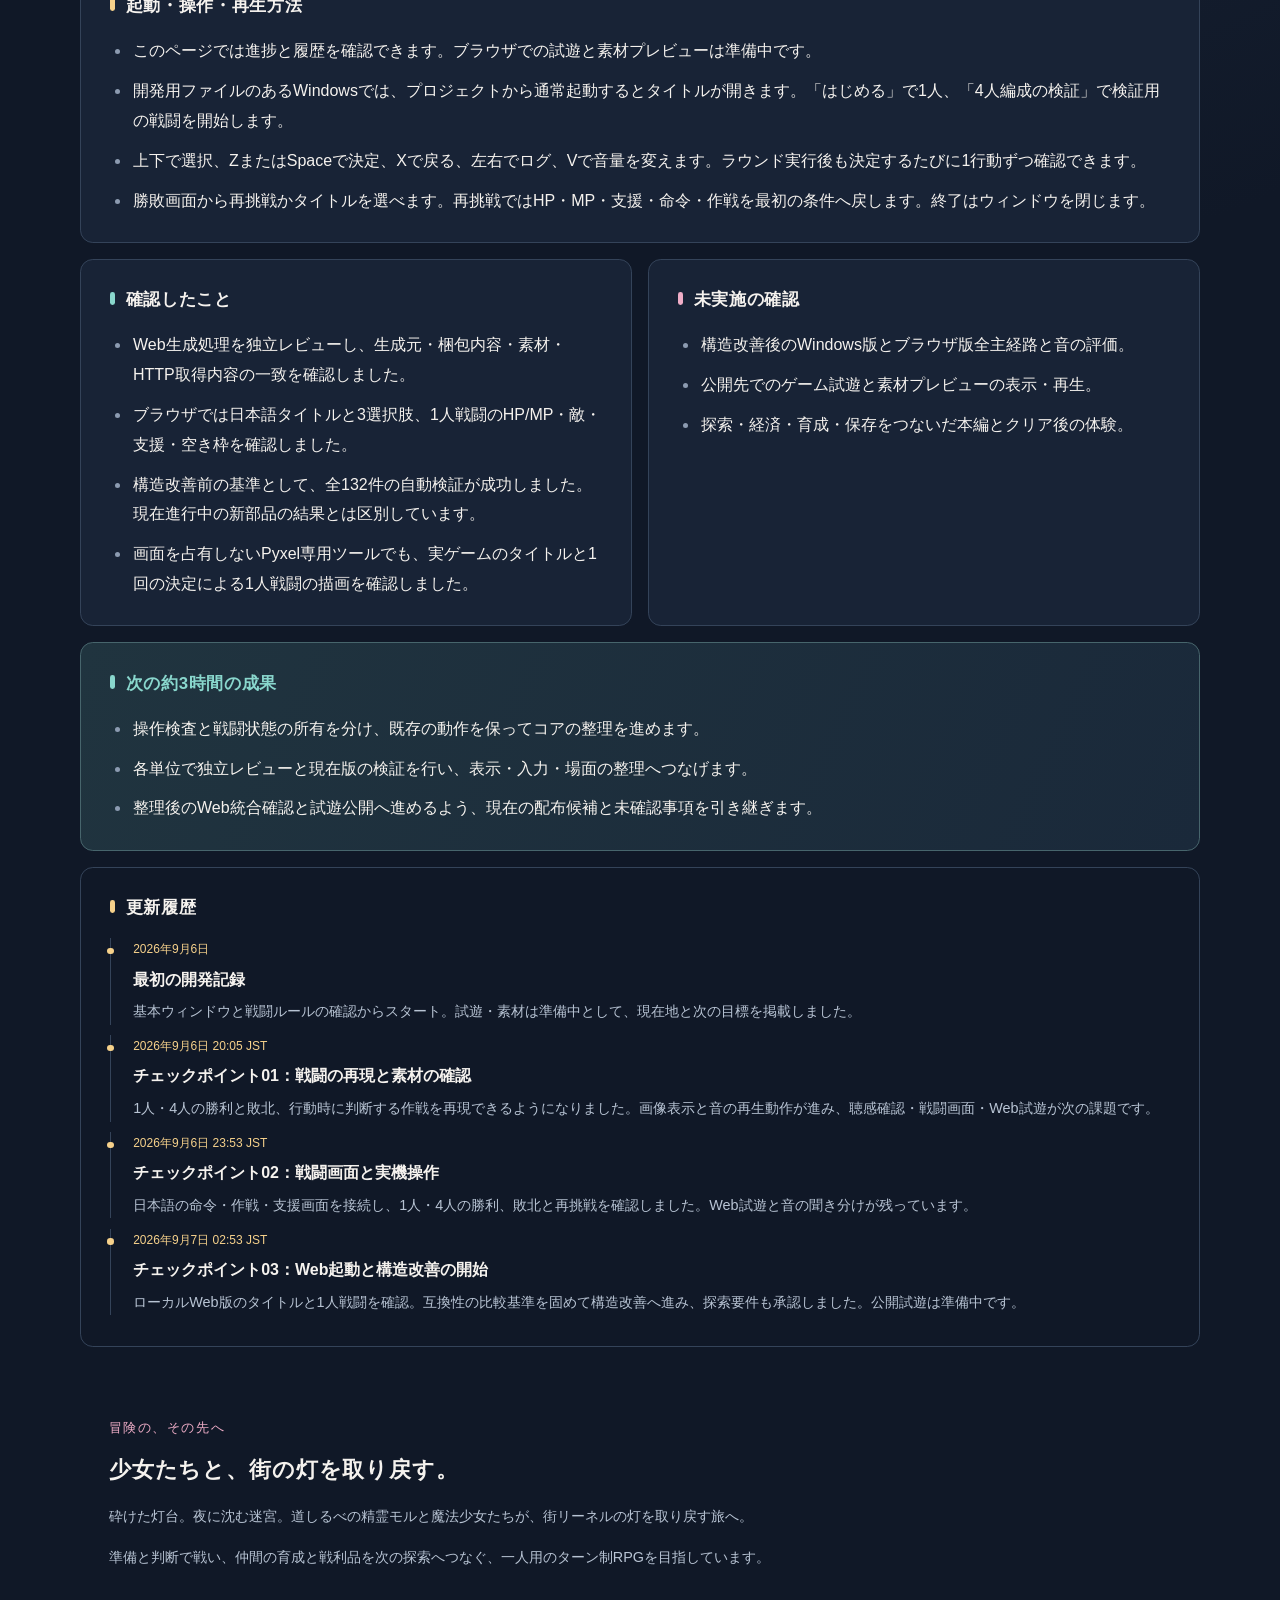
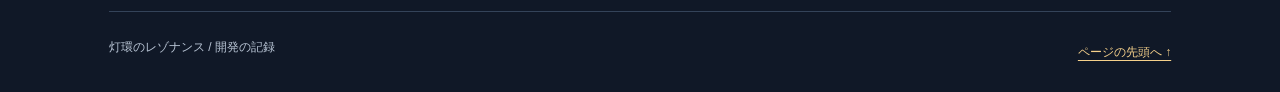
==== commit 2289bae0: "Publish checkpoint 03 progress" ====
--- a/index.html
+++ b/index.html
@@ -20,36 +20,35 @@
     </header>
     <main id="report" tabindex="-1">
       <header class="progress-header">
-<p class="status">チェックポイント02 / 戦闘画面を実機で確認</p>
+<p class="status">チェックポイント03 / Web版の起動と構造改善</p>
 <h1>灯環のレゾナンス</h1>
-<p class="updated-at">更新日: 2026年9月6日 23:53 JST</p>
-<p class="summary">日本語の戦闘画面で、命令・作戦・支援から勝利・敗北・再挑戦まで操作できるようになりました。</p>
-<p class="position">最初はヒカリ1人から始まります。最大4人の表示と戦闘は専用の検証モードで確認しました。Windowsでの実操作を終え、ブラウザ版の準備へ進んでいます。</p>
+<p class="updated-at">更新日: 2026年9月7日 02:53 JST</p>
+<p class="summary">ブラウザでタイトルから1人の戦闘を開始できることを確認しました。公開試遊に向け、戦闘の動きを保ちながらコードの構造を整理しています。</p>
+<p class="position">最初はヒカリ1人から始まります。開発用PCではWeb版を試せますが、この公開ページの試遊はまだ準備中です。4人編成は表示と戦闘処理の検証用です。</p>
 </header>
 <section class="play" aria-labelledby="play-title">
 <h2 id="play-title">試遊と素材</h2>
 <p class="pending">試遊と素材は準備中</p>
 </section>
 <section class="changes"><h2>前回からの変化</h2><ul>
-<li>タイトル、個別命令、スキルと対象選択、取消、作戦説明、回復支援、行動結果を日本語画面へ接続しました。</li>
-<li>独自の少女・モル・敵・遺跡背景を戦闘中に表示し、BGMと効果音、音量変更と消音を接続しました。</li>
-<li>決定キーが届いても戦闘が始まらない問題を修正し、1人・4人の勝利と敗北後の再挑戦を実際に操作しました。</li>
+<li>固定した版からWeb向けゲームと素材プレビューを再生成できるようになり、ブラウザで日本語タイトルから1人戦闘まで確認しました。</li>
+<li>入口とメインループを読みやすくする設計・計画を承認し、変更前の操作・拒否理由・乱数・音の順序を回帰テストで固定しました。</li>
+<li>広いマップを歩く探索について、階層・遭遇・宝・イベント・撤退を含む要件を整理しました。探索の実装はこれからです。</li>
 </ul></section>
 <section class="completed"><h2>完成した内容</h2><ul>
-<li>Windowsで通常起動し、1人で戦闘を開始するところから勝敗・再挑戦までの実機確認。</li>
-<li>個別の攻撃・スキル・防御、行動時に戦況を読む作戦、モルの回復支援。</li>
-<li>4人編成と敵3体の表示・戦闘、タイトルへ戻って1人から開始する操作の確認。</li>
-<li>同じ初期条件と操作列から戦況・行動履歴・勝敗を再現して照合する機能。</li>
+<li>Web成果物の生成処理と、ローカルHTTP経由でのタイトル・1人戦闘開始の確認。</li>
+<li>戦闘の互換性を確認する比較基準と回帰テスト。独立レビューと親の全132件の検証が成功しました。</li>
+<li>Windowsで確認した個別命令・作戦・支援・勝敗・再挑戦の戦闘体験は維持しています。</li>
 </ul></section>
 <section class="remaining"><h2>残作業</h2><ul>
-<li>ブラウザ向けの成果物を生成し、起動・主要操作・日本語・画像・音を確認すること。</li>
-<li>最終素材のBGMと6種類の効果音を人が聴き、区別できることの確認。</li>
-<li>Web試遊と画像・音プレビューの公開。現在、このページではゲームを開始できません。</li>
-<li>報酬・勧誘・装備・育成・広いマップ探索・保存、本編とクリア後の内容は後続です。</li>
+<li>コアの責務を分割し、入口とループから大まかな処理の流れを追えるようにすること。</li>
+<li>構造改善後の同じ版で、1人・4人、命令・支援・勝敗・再挑戦、日本語・画像・音をWindows版とブラウザ版で再確認すること。</li>
+<li>ゲーム内の音の用途・再生・音量と消音を評価し、検証したWeb試遊と素材プレビューを公開すること。</li>
+<li>報酬・勧誘・装備・育成・広いマップ探索・保存、本編とクリア後の内容を接続すること。</li>
 </ul></section>
 <section class="issues"><h2>問題点</h2><ul>
-<li>ローカルの戦闘画面は独立レビューと現在版の再検証を通過しました。ブラウザ向けの成果物は生成と確認を進めています。</li>
-<li>Webゲームはまだ未提供です。音の再生制御は確認できましたが、人による聞き分けの合格とは区別しています。</li>
+<li>公開先のゲーム試遊は未提供です。開発用PCでの最小起動確認を、全経路の検証や一般公開の完了とは扱いません。</li>
+<li>構造改善は進行中です。経済機能の計画にも未合格事項があり、未確認のまま実装を開始していません。</li>
 </ul></section>
 <section class="instructions"><h2>起動・操作・再生方法</h2><ul>
 <li>このページでは進捗と履歴を確認できます。ブラウザでの試遊と素材プレビューは準備中です。</li>
@@ -58,25 +57,26 @@
 <li>勝敗画面から再挑戦かタイトルを選べます。再挑戦ではHP・MP・支援・命令・作戦を最初の条件へ戻します。終了はウィンドウを閉じます。</li>
 </ul></section>
 <section class="verification"><h2>確認したこと</h2><ul>
-<li>現在の戦闘画面版で自動検証110件が成功しました。全ゲームの完成を示すものではありません。</li>
-<li>実機で入力した117操作の成否・イベント・戦況・勝敗が、画面なしの再実行と一致しました。</li>
-<li>入力待ち中の1,244件の状態比較が一致し、勝利・敗北の各確認後にゲームが正常終了しました。</li>
-<li>日本語・少女・敵・背景を実際に表示し、BGM・6効果音の再生呼出し、音量変更・消音・復帰を確認しました。</li>
+<li>Web生成処理を独立レビューし、生成元・梱包内容・素材・HTTP取得内容の一致を確認しました。</li>
+<li>ブラウザでは日本語タイトルと3選択肢、1人戦闘のHP/MP・敵・支援・空き枠を確認しました。</li>
+<li>構造改善前の基準として、全132件の自動検証が成功しました。現在進行中の新部品の結果とは区別しています。</li>
+<li>画面を占有しないPyxel専用ツールでも、実ゲームのタイトルと1回の決定による1人戦闘の描画を確認しました。</li>
 </ul></section>
 <section class="unverified"><h2>未実施の確認</h2><ul>
-<li>人がBGMを聴き、選択・決定・攻撃・回復・勝利・敗北の6効果音を聞き分ける確認。</li>
-<li>ブラウザ版ゲームの起動・主要操作・日本語・画像・音。</li>
+<li>構造改善後のWindows版とブラウザ版全主経路と音の評価。</li>
 <li>公開先でのゲーム試遊と素材プレビューの表示・再生。</li>
+<li>探索・経済・育成・保存をつないだ本編とクリア後の体験。</li>
 </ul></section>
 <section class="next"><h2>次の約3時間の成果</h2><ul>
-<li>検証した戦闘画面の版からブラウザ用の成果物を作ります。</li>
-<li>ブラウザでも1人開始・4人検証・命令・支援・勝敗・再挑戦を実操作し、同じ戦闘結果になることを照合します。</li>
-<li>試遊の提供準備と並行して、報酬・勧誘・装備へつながる経済機能の計画を整えます。</li>
+<li>操作検査と戦闘状態の所有を分け、既存の動作を保ってコアの整理を進めます。</li>
+<li>各単位で独立レビューと現在版の検証を行い、表示・入力・場面の整理へつなげます。</li>
+<li>整理後のWeb統合確認と試遊公開へ進めるよう、現在の配布候補と未確認事項を引き継ぎます。</li>
 </ul></section>
 <section class="history"><h2>更新履歴</h2><ol>
 <li><p>2026年9月6日</p><h3>最初の開発記録</h3><p>基本ウィンドウと戦闘ルールの確認からスタート。試遊・素材は準備中として、現在地と次の目標を掲載しました。</p></li>
 <li><p>2026年9月6日 20:05 JST</p><h3>チェックポイント01：戦闘の再現と素材の確認</h3><p>1人・4人の勝利と敗北、行動時に判断する作戦を再現できるようになりました。画像表示と音の再生動作が進み、聴感確認・戦闘画面・Web試遊が次の課題です。</p></li>
 <li><p>2026年9月6日 23:53 JST</p><h3>チェックポイント02：戦闘画面と実機操作</h3><p>日本語の命令・作戦・支援画面を接続し、1人・4人の勝利、敗北と再挑戦を確認しました。Web試遊と音の聞き分けが残っています。</p></li>
+<li><p>2026年9月7日 02:53 JST</p><h3>チェックポイント03：Web起動と構造改善の開始</h3><p>ローカルWeb版のタイトルと1人戦闘を確認。互換性の比較基準を固めて構造改善へ進み、探索要件も承認しました。公開試遊は準備中です。</p></li>
 </ol></section>
     </main>
     <footer id="about" class="site-footer">
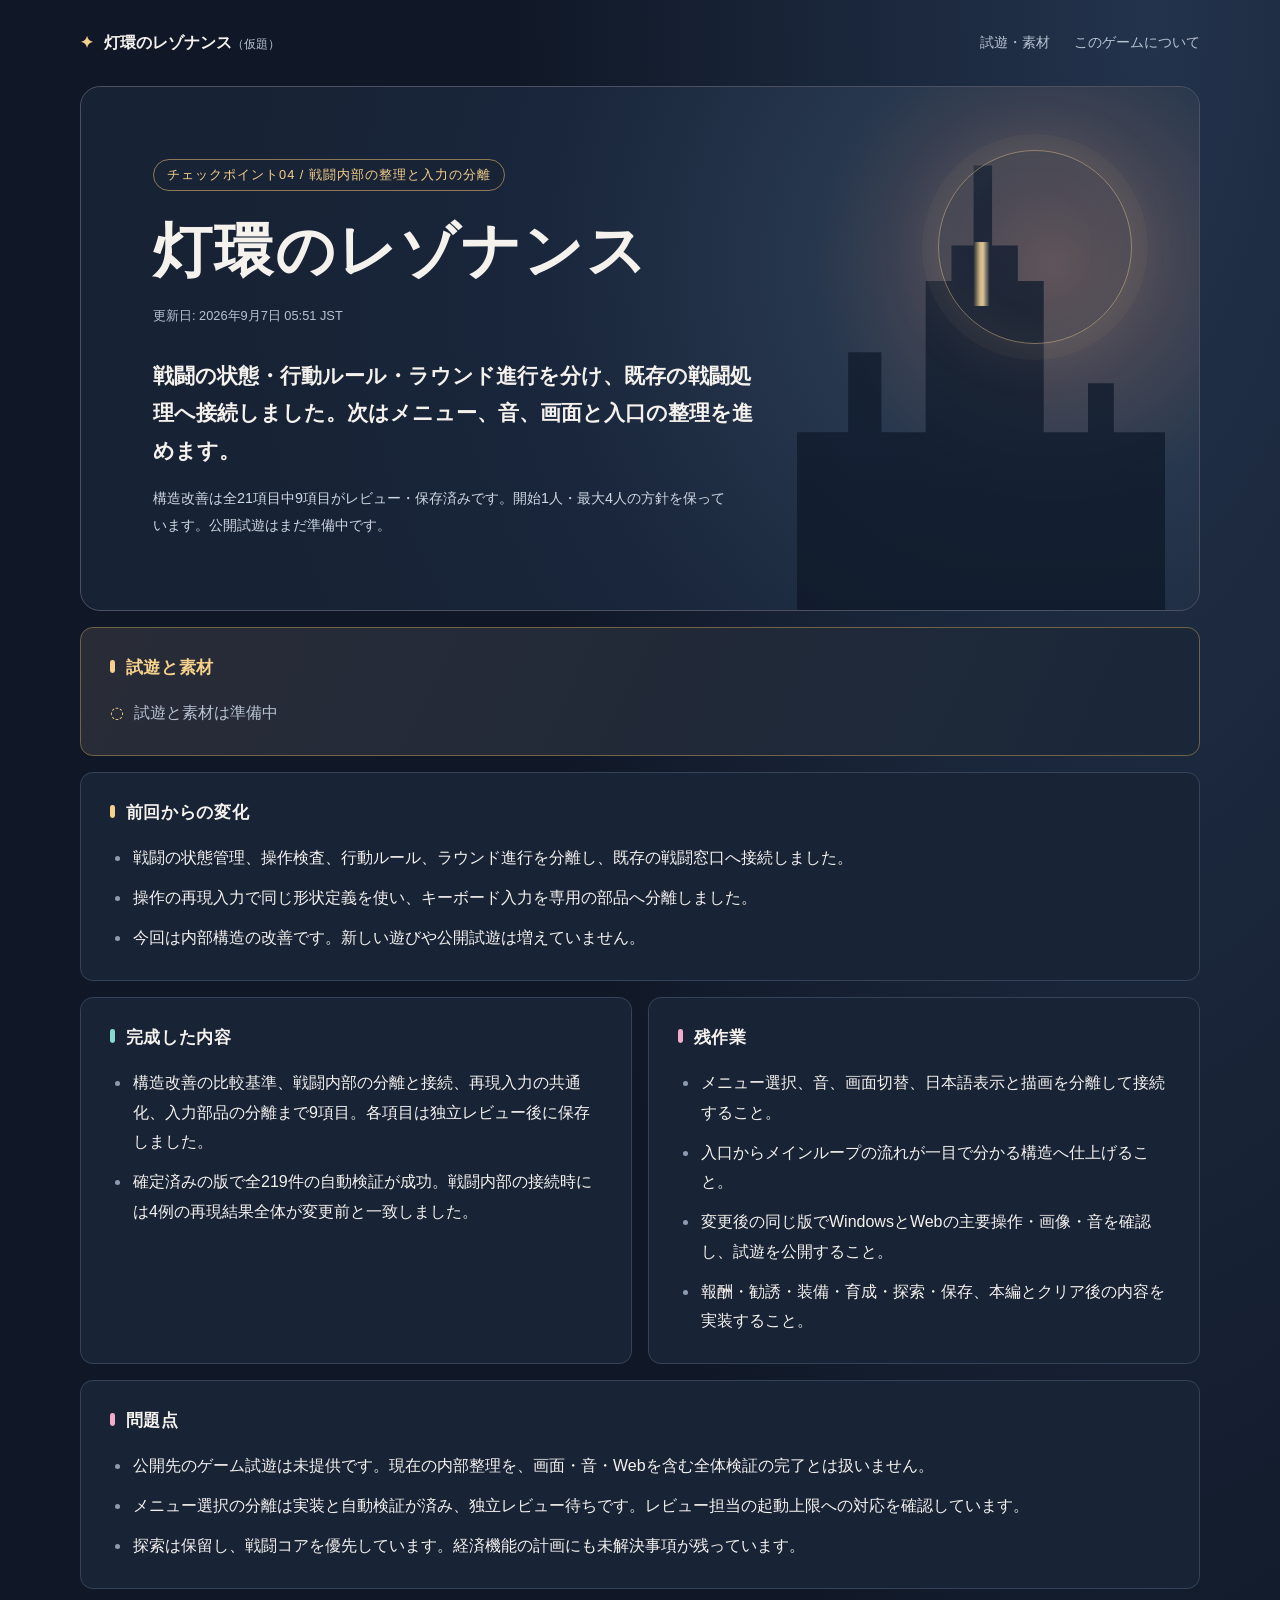
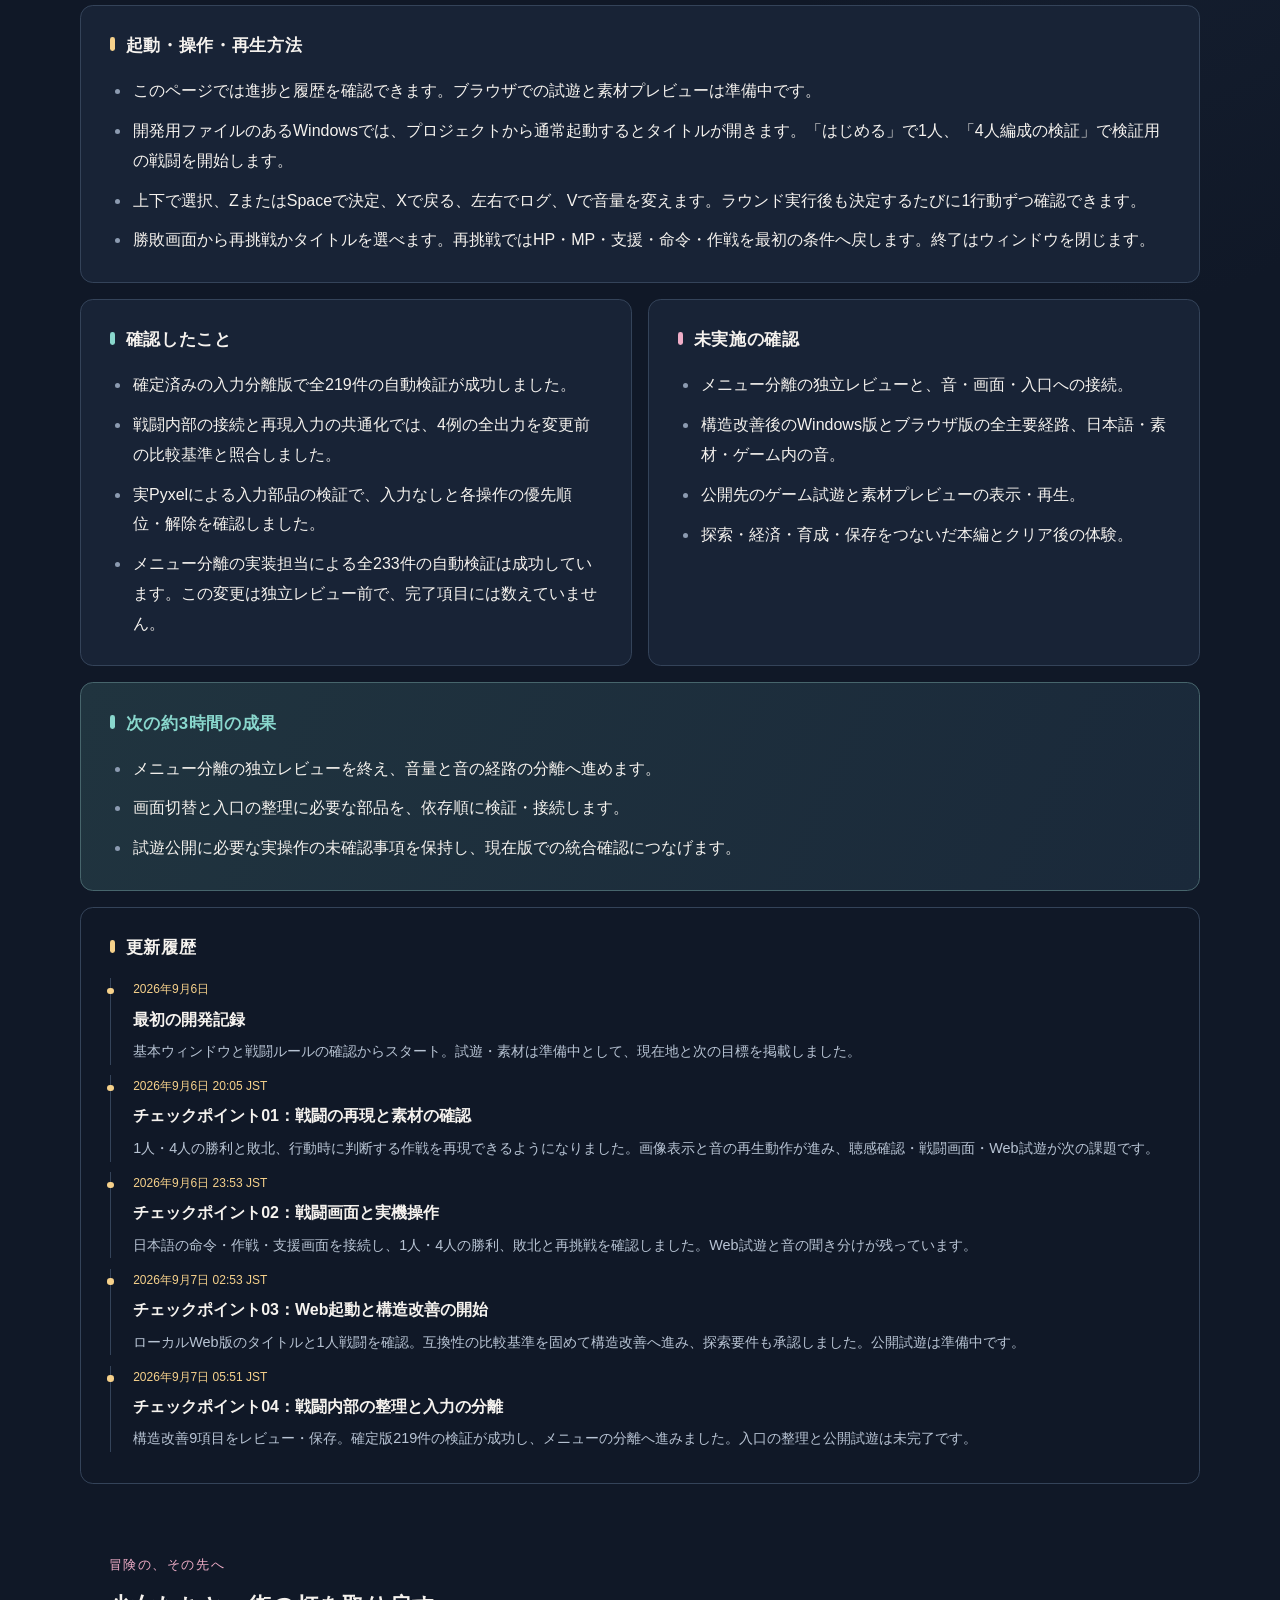
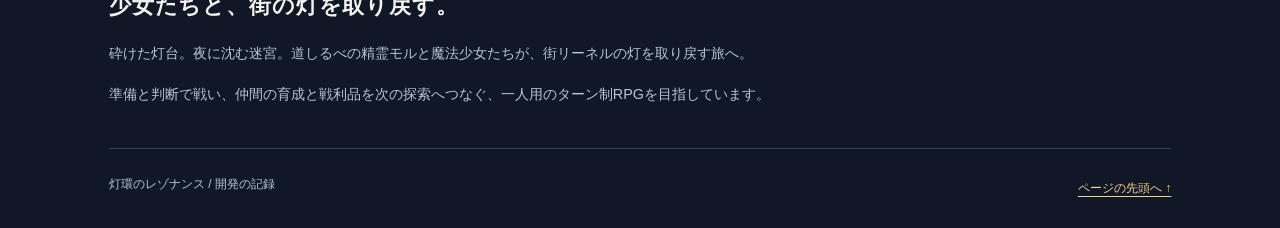
==== commit acbac43b: "docs: publish refactoring checkpoint 04" ====
--- a/index.html
+++ b/index.html
@@ -20,35 +20,35 @@
     </header>
     <main id="report" tabindex="-1">
       <header class="progress-header">
-<p class="status">チェックポイント03 / Web版の起動と構造改善</p>
+<p class="status">チェックポイント04 / 戦闘内部の整理と入力の分離</p>
 <h1>灯環のレゾナンス</h1>
-<p class="updated-at">更新日: 2026年9月7日 02:53 JST</p>
-<p class="summary">ブラウザでタイトルから1人の戦闘を開始できることを確認しました。公開試遊に向け、戦闘の動きを保ちながらコードの構造を整理しています。</p>
-<p class="position">最初はヒカリ1人から始まります。開発用PCではWeb版を試せますが、この公開ページの試遊はまだ準備中です。4人編成は表示と戦闘処理の検証用です。</p>
+<p class="updated-at">更新日: 2026年9月7日 05:51 JST</p>
+<p class="summary">戦闘の状態・行動ルール・ラウンド進行を分け、既存の戦闘処理へ接続しました。次はメニュー、音、画面と入口の整理を進めます。</p>
+<p class="position">構造改善は全21項目中9項目がレビュー・保存済みです。開始1人・最大4人の方針を保っています。公開試遊はまだ準備中です。</p>
 </header>
 <section class="play" aria-labelledby="play-title">
 <h2 id="play-title">試遊と素材</h2>
 <p class="pending">試遊と素材は準備中</p>
 </section>
 <section class="changes"><h2>前回からの変化</h2><ul>
-<li>固定した版からWeb向けゲームと素材プレビューを再生成できるようになり、ブラウザで日本語タイトルから1人戦闘まで確認しました。</li>
-<li>入口とメインループを読みやすくする設計・計画を承認し、変更前の操作・拒否理由・乱数・音の順序を回帰テストで固定しました。</li>
-<li>広いマップを歩く探索について、階層・遭遇・宝・イベント・撤退を含む要件を整理しました。探索の実装はこれからです。</li>
+<li>戦闘の状態管理、操作検査、行動ルール、ラウンド進行を分離し、既存の戦闘窓口へ接続しました。</li>
+<li>操作の再現入力で同じ形状定義を使い、キーボード入力を専用の部品へ分離しました。</li>
+<li>今回は内部構造の改善です。新しい遊びや公開試遊は増えていません。</li>
 </ul></section>
 <section class="completed"><h2>完成した内容</h2><ul>
-<li>Web成果物の生成処理と、ローカルHTTP経由でのタイトル・1人戦闘開始の確認。</li>
-<li>戦闘の互換性を確認する比較基準と回帰テスト。独立レビューと親の全132件の検証が成功しました。</li>
-<li>Windowsで確認した個別命令・作戦・支援・勝敗・再挑戦の戦闘体験は維持しています。</li>
+<li>構造改善の比較基準、戦闘内部の分離と接続、再現入力の共通化、入力部品の分離まで9項目。各項目は独立レビュー後に保存しました。</li>
+<li>確定済みの版で全219件の自動検証が成功。戦闘内部の接続時には4例の再現結果全体が変更前と一致しました。</li>
 </ul></section>
 <section class="remaining"><h2>残作業</h2><ul>
-<li>コアの責務を分割し、入口とループから大まかな処理の流れを追えるようにすること。</li>
-<li>構造改善後の同じ版で、1人・4人、命令・支援・勝敗・再挑戦、日本語・画像・音をWindows版とブラウザ版で再確認すること。</li>
-<li>ゲーム内の音の用途・再生・音量と消音を評価し、検証したWeb試遊と素材プレビューを公開すること。</li>
-<li>報酬・勧誘・装備・育成・広いマップ探索・保存、本編とクリア後の内容を接続すること。</li>
+<li>メニュー選択、音、画面切替、日本語表示と描画を分離して接続すること。</li>
+<li>入口からメインループの流れが一目で分かる構造へ仕上げること。</li>
+<li>変更後の同じ版でWindowsとWebの主要操作・画像・音を確認し、試遊を公開すること。</li>
+<li>報酬・勧誘・装備・育成・探索・保存、本編とクリア後の内容を実装すること。</li>
 </ul></section>
 <section class="issues"><h2>問題点</h2><ul>
-<li>公開先のゲーム試遊は未提供です。開発用PCでの最小起動確認を、全経路の検証や一般公開の完了とは扱いません。</li>
-<li>構造改善は進行中です。経済機能の計画にも未合格事項があり、未確認のまま実装を開始していません。</li>
+<li>公開先のゲーム試遊は未提供です。現在の内部整理を、画面・音・Webを含む全体検証の完了とは扱いません。</li>
+<li>メニュー選択の分離は実装と自動検証が済み、独立レビュー待ちです。レビュー担当の起動上限への対応を確認しています。</li>
+<li>探索は保留し、戦闘コアを優先しています。経済機能の計画にも未解決事項が残っています。</li>
 </ul></section>
 <section class="instructions"><h2>起動・操作・再生方法</h2><ul>
 <li>このページでは進捗と履歴を確認できます。ブラウザでの試遊と素材プレビューは準備中です。</li>
@@ -57,26 +57,28 @@
 <li>勝敗画面から再挑戦かタイトルを選べます。再挑戦ではHP・MP・支援・命令・作戦を最初の条件へ戻します。終了はウィンドウを閉じます。</li>
 </ul></section>
 <section class="verification"><h2>確認したこと</h2><ul>
-<li>Web生成処理を独立レビューし、生成元・梱包内容・素材・HTTP取得内容の一致を確認しました。</li>
-<li>ブラウザでは日本語タイトルと3選択肢、1人戦闘のHP/MP・敵・支援・空き枠を確認しました。</li>
-<li>構造改善前の基準として、全132件の自動検証が成功しました。現在進行中の新部品の結果とは区別しています。</li>
-<li>画面を占有しないPyxel専用ツールでも、実ゲームのタイトルと1回の決定による1人戦闘の描画を確認しました。</li>
+<li>確定済みの入力分離版で全219件の自動検証が成功しました。</li>
+<li>戦闘内部の接続と再現入力の共通化では、4例の全出力を変更前の比較基準と照合しました。</li>
+<li>実Pyxelによる入力部品の検証で、入力なしと各操作の優先順位・解除を確認しました。</li>
+<li>メニュー分離の実装担当による全233件の自動検証は成功しています。この変更は独立レビュー前で、完了項目には数えていません。</li>
 </ul></section>
 <section class="unverified"><h2>未実施の確認</h2><ul>
-<li>構造改善後のWindows版とブラウザ版全主経路と音の評価。</li>
-<li>公開先でのゲーム試遊と素材プレビューの表示・再生。</li>
+<li>メニュー分離の独立レビューと、音・画面・入口への接続。</li>
+<li>構造改善後のWindows版とブラウザ版の全主要経路、日本語・素材・ゲーム内の音。</li>
+<li>公開先のゲーム試遊と素材プレビューの表示・再生。</li>
 <li>探索・経済・育成・保存をつないだ本編とクリア後の体験。</li>
 </ul></section>
 <section class="next"><h2>次の約3時間の成果</h2><ul>
-<li>操作検査と戦闘状態の所有を分け、既存の動作を保ってコアの整理を進めます。</li>
-<li>各単位で独立レビューと現在版の検証を行い、表示・入力・場面の整理へつなげます。</li>
-<li>整理後のWeb統合確認と試遊公開へ進めるよう、現在の配布候補と未確認事項を引き継ぎます。</li>
+<li>メニュー分離の独立レビューを終え、音量と音の経路の分離へ進めます。</li>
+<li>画面切替と入口の整理に必要な部品を、依存順に検証・接続します。</li>
+<li>試遊公開に必要な実操作の未確認事項を保持し、現在版での統合確認につなげます。</li>
 </ul></section>
 <section class="history"><h2>更新履歴</h2><ol>
 <li><p>2026年9月6日</p><h3>最初の開発記録</h3><p>基本ウィンドウと戦闘ルールの確認からスタート。試遊・素材は準備中として、現在地と次の目標を掲載しました。</p></li>
 <li><p>2026年9月6日 20:05 JST</p><h3>チェックポイント01：戦闘の再現と素材の確認</h3><p>1人・4人の勝利と敗北、行動時に判断する作戦を再現できるようになりました。画像表示と音の再生動作が進み、聴感確認・戦闘画面・Web試遊が次の課題です。</p></li>
 <li><p>2026年9月6日 23:53 JST</p><h3>チェックポイント02：戦闘画面と実機操作</h3><p>日本語の命令・作戦・支援画面を接続し、1人・4人の勝利、敗北と再挑戦を確認しました。Web試遊と音の聞き分けが残っています。</p></li>
 <li><p>2026年9月7日 02:53 JST</p><h3>チェックポイント03：Web起動と構造改善の開始</h3><p>ローカルWeb版のタイトルと1人戦闘を確認。互換性の比較基準を固めて構造改善へ進み、探索要件も承認しました。公開試遊は準備中です。</p></li>
+<li><p>2026年9月7日 05:51 JST</p><h3>チェックポイント04：戦闘内部の整理と入力の分離</h3><p>構造改善9項目をレビュー・保存。確定版219件の検証が成功し、メニューの分離へ進みました。入口の整理と公開試遊は未完了です。</p></li>
 </ol></section>
     </main>
     <footer id="about" class="site-footer">
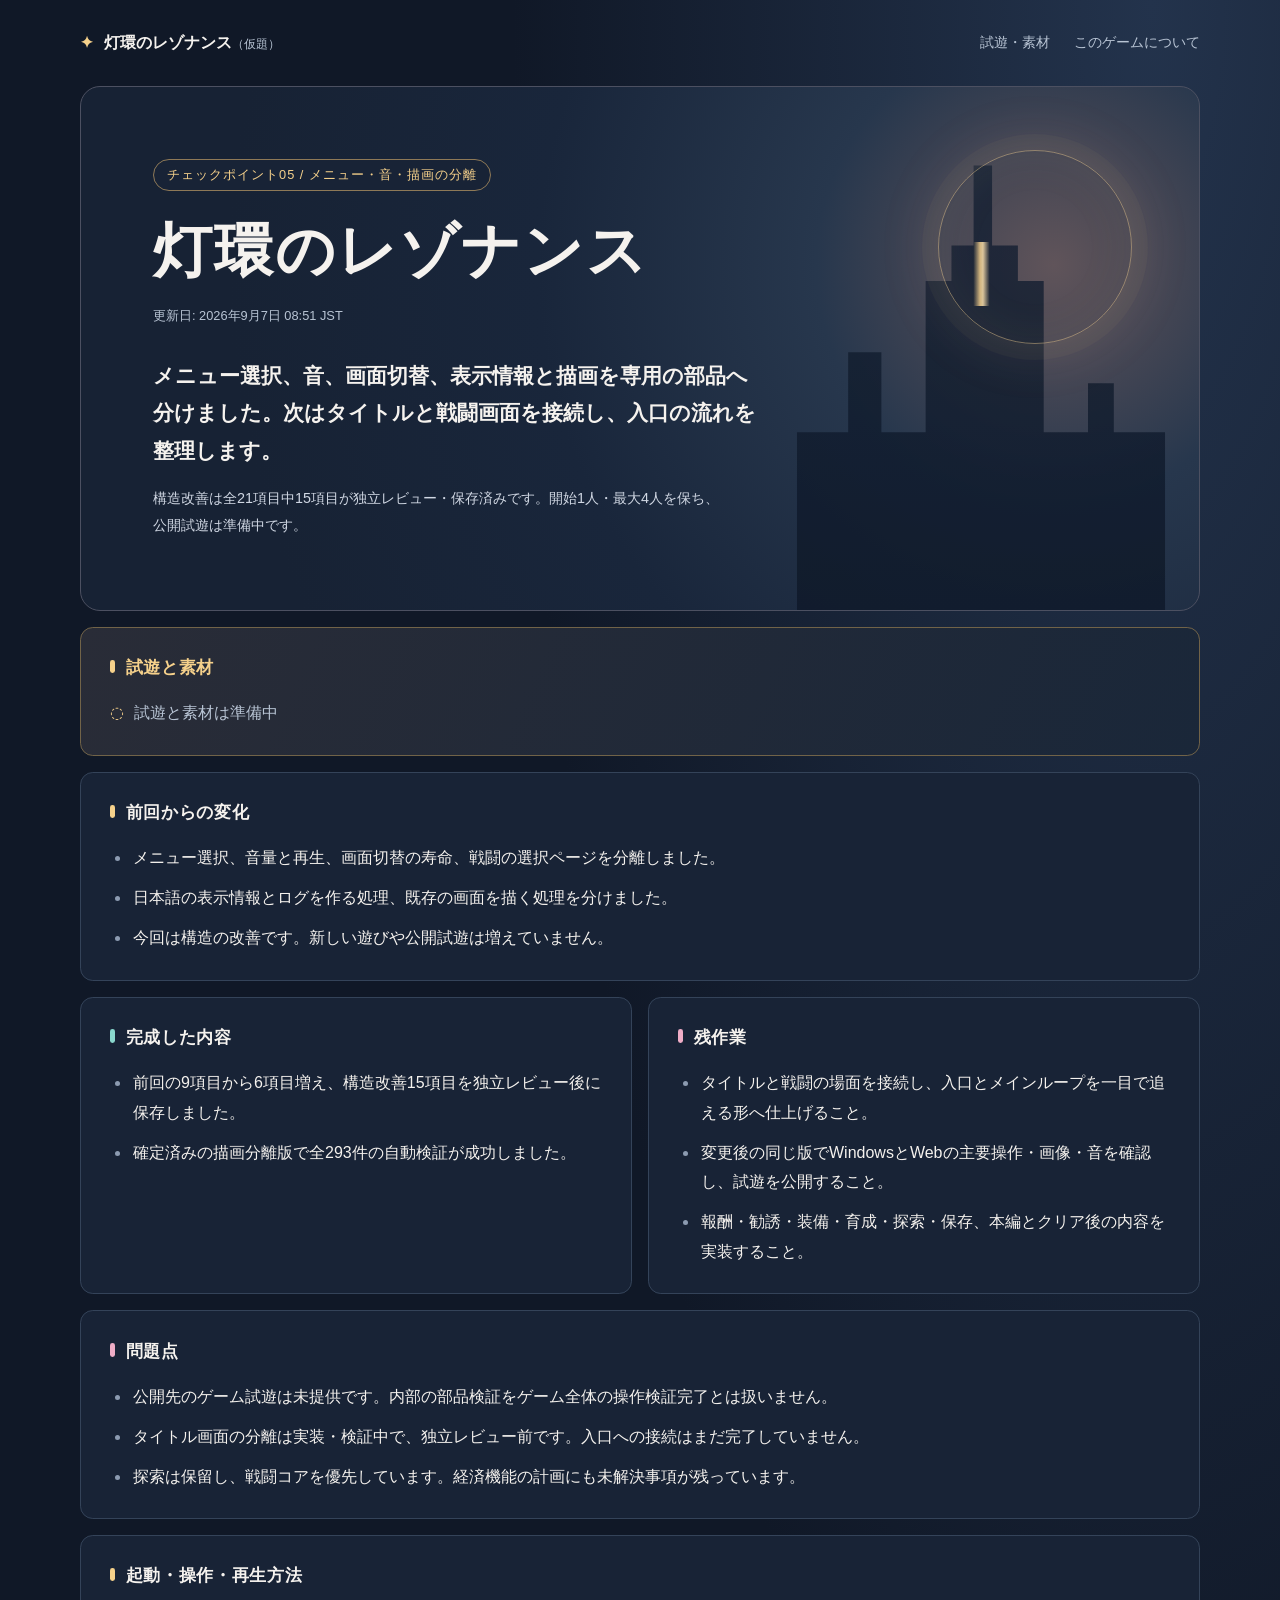
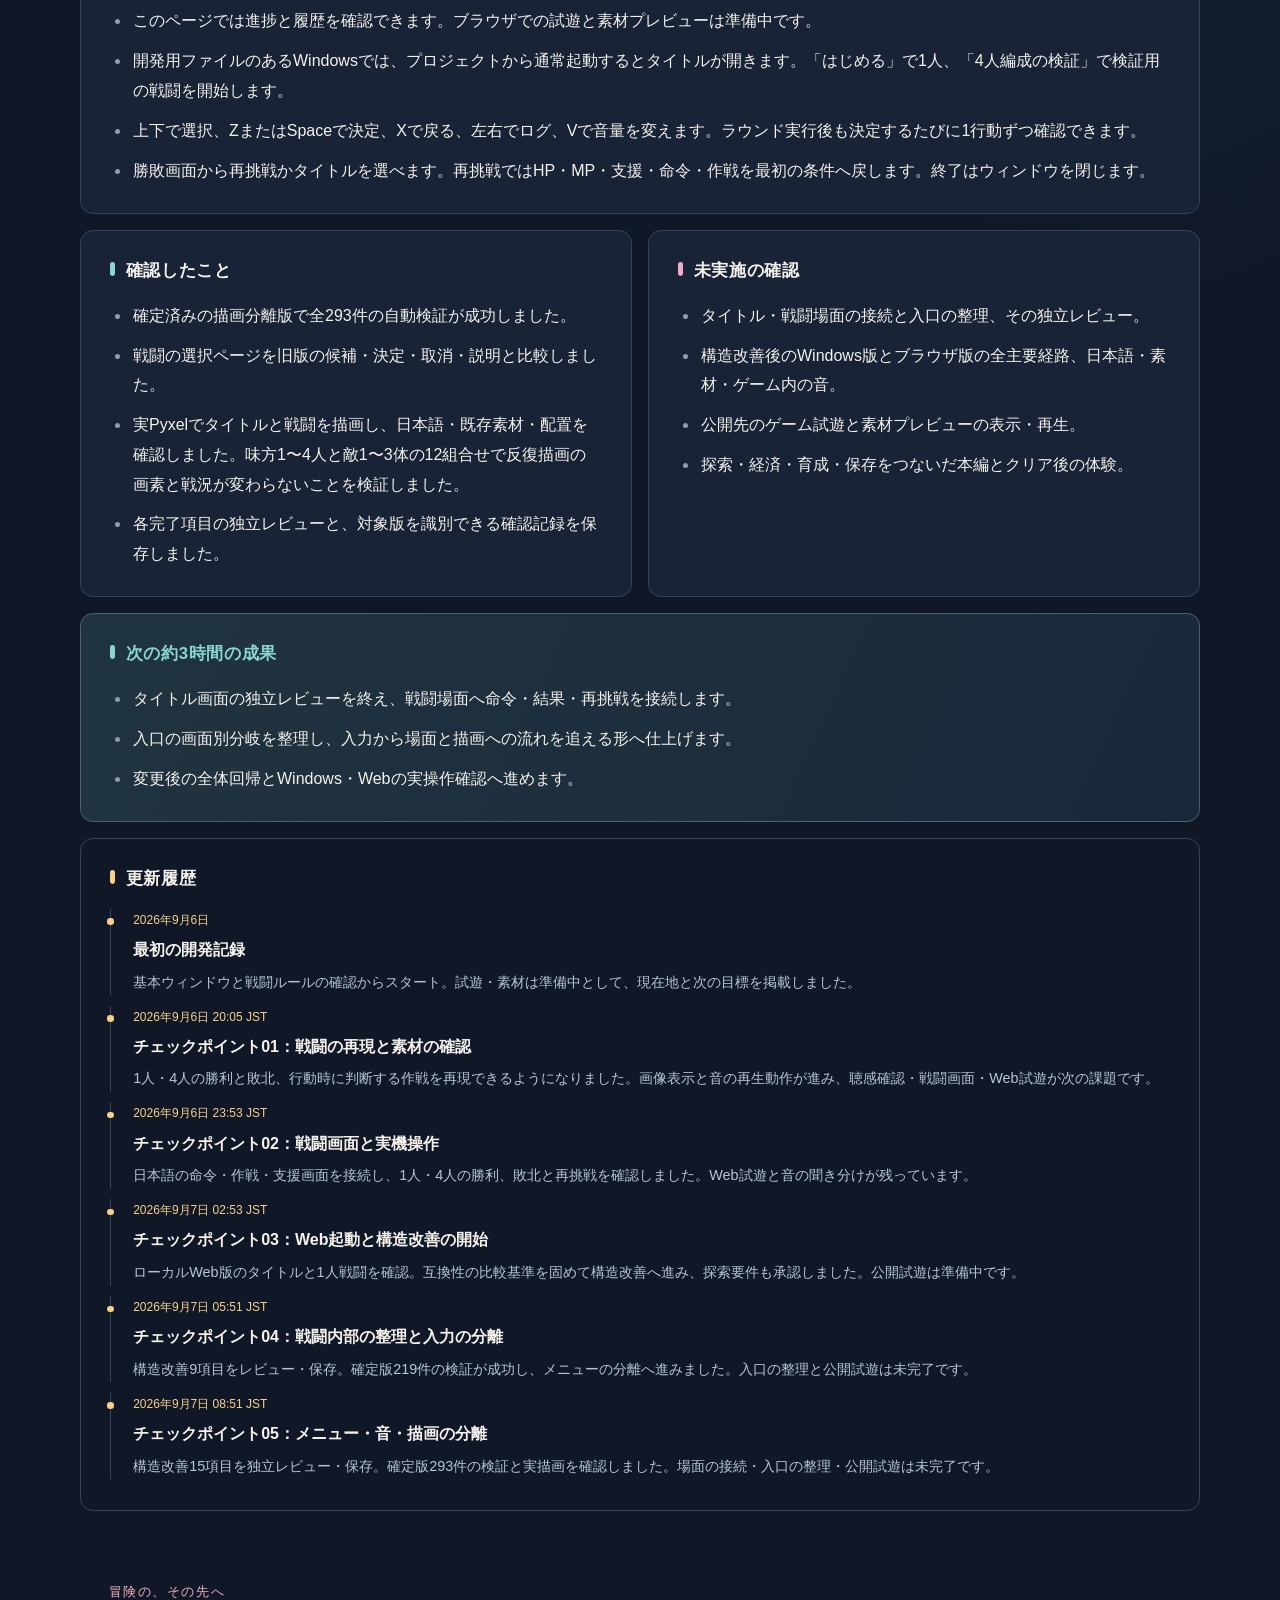
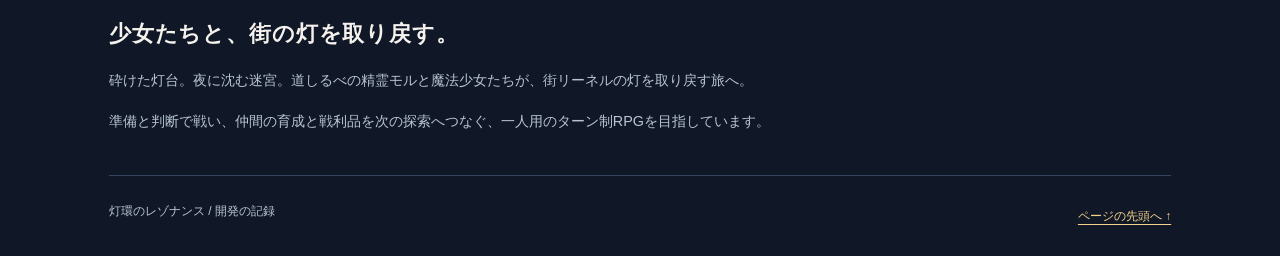
==== commit bebdae94: "docs: publish refactoring checkpoint 05" ====
--- a/index.html
+++ b/index.html
@@ -20,34 +20,33 @@
     </header>
     <main id="report" tabindex="-1">
       <header class="progress-header">
-<p class="status">チェックポイント04 / 戦闘内部の整理と入力の分離</p>
+<p class="status">チェックポイント05 / メニュー・音・描画の分離</p>
 <h1>灯環のレゾナンス</h1>
-<p class="updated-at">更新日: 2026年9月7日 05:51 JST</p>
-<p class="summary">戦闘の状態・行動ルール・ラウンド進行を分け、既存の戦闘処理へ接続しました。次はメニュー、音、画面と入口の整理を進めます。</p>
-<p class="position">構造改善は全21項目中9項目がレビュー・保存済みです。開始1人・最大4人の方針を保っています。公開試遊はまだ準備中です。</p>
+<p class="updated-at">更新日: 2026年9月7日 08:51 JST</p>
+<p class="summary">メニュー選択、音、画面切替、表示情報と描画を専用の部品へ分けました。次はタイトルと戦闘画面を接続し、入口の流れを整理します。</p>
+<p class="position">構造改善は全21項目中15項目が独立レビュー・保存済みです。開始1人・最大4人を保ち、公開試遊は準備中です。</p>
 </header>
 <section class="play" aria-labelledby="play-title">
 <h2 id="play-title">試遊と素材</h2>
 <p class="pending">試遊と素材は準備中</p>
 </section>
 <section class="changes"><h2>前回からの変化</h2><ul>
-<li>戦闘の状態管理、操作検査、行動ルール、ラウンド進行を分離し、既存の戦闘窓口へ接続しました。</li>
-<li>操作の再現入力で同じ形状定義を使い、キーボード入力を専用の部品へ分離しました。</li>
-<li>今回は内部構造の改善です。新しい遊びや公開試遊は増えていません。</li>
+<li>メニュー選択、音量と再生、画面切替の寿命、戦闘の選択ページを分離しました。</li>
+<li>日本語の表示情報とログを作る処理、既存の画面を描く処理を分けました。</li>
+<li>今回は構造の改善です。新しい遊びや公開試遊は増えていません。</li>
 </ul></section>
 <section class="completed"><h2>完成した内容</h2><ul>
-<li>構造改善の比較基準、戦闘内部の分離と接続、再現入力の共通化、入力部品の分離まで9項目。各項目は独立レビュー後に保存しました。</li>
-<li>確定済みの版で全219件の自動検証が成功。戦闘内部の接続時には4例の再現結果全体が変更前と一致しました。</li>
+<li>前回の9項目から6項目増え、構造改善15項目を独立レビュー後に保存しました。</li>
+<li>確定済みの描画分離版で全293件の自動検証が成功しました。</li>
 </ul></section>
 <section class="remaining"><h2>残作業</h2><ul>
-<li>メニュー選択、音、画面切替、日本語表示と描画を分離して接続すること。</li>
-<li>入口からメインループの流れが一目で分かる構造へ仕上げること。</li>
+<li>タイトルと戦闘の場面を接続し、入口とメインループを一目で追える形へ仕上げること。</li>
 <li>変更後の同じ版でWindowsとWebの主要操作・画像・音を確認し、試遊を公開すること。</li>
 <li>報酬・勧誘・装備・育成・探索・保存、本編とクリア後の内容を実装すること。</li>
 </ul></section>
 <section class="issues"><h2>問題点</h2><ul>
-<li>公開先のゲーム試遊は未提供です。現在の内部整理を、画面・音・Webを含む全体検証の完了とは扱いません。</li>
-<li>メニュー選択の分離は実装と自動検証が済み、独立レビュー待ちです。レビュー担当の起動上限への対応を確認しています。</li>
+<li>公開先のゲーム試遊は未提供です。内部の部品検証をゲーム全体の操作検証完了とは扱いません。</li>
+<li>タイトル画面の分離は実装・検証中で、独立レビュー前です。入口への接続はまだ完了していません。</li>
 <li>探索は保留し、戦闘コアを優先しています。経済機能の計画にも未解決事項が残っています。</li>
 </ul></section>
 <section class="instructions"><h2>起動・操作・再生方法</h2><ul>
@@ -57,21 +56,21 @@
 <li>勝敗画面から再挑戦かタイトルを選べます。再挑戦ではHP・MP・支援・命令・作戦を最初の条件へ戻します。終了はウィンドウを閉じます。</li>
 </ul></section>
 <section class="verification"><h2>確認したこと</h2><ul>
-<li>確定済みの入力分離版で全219件の自動検証が成功しました。</li>
-<li>戦闘内部の接続と再現入力の共通化では、4例の全出力を変更前の比較基準と照合しました。</li>
-<li>実Pyxelによる入力部品の検証で、入力なしと各操作の優先順位・解除を確認しました。</li>
-<li>メニュー分離の実装担当による全233件の自動検証は成功しています。この変更は独立レビュー前で、完了項目には数えていません。</li>
+<li>確定済みの描画分離版で全293件の自動検証が成功しました。</li>
+<li>戦闘の選択ページを旧版の候補・決定・取消・説明と比較しました。</li>
+<li>実Pyxelでタイトルと戦闘を描画し、日本語・既存素材・配置を確認しました。味方1〜4人と敵1〜3体の12組合せで反復描画の画素と戦況が変わらないことを検証しました。</li>
+<li>各完了項目の独立レビューと、対象版を識別できる確認記録を保存しました。</li>
 </ul></section>
 <section class="unverified"><h2>未実施の確認</h2><ul>
-<li>メニュー分離の独立レビューと、音・画面・入口への接続。</li>
+<li>タイトル・戦闘場面の接続と入口の整理、その独立レビュー。</li>
 <li>構造改善後のWindows版とブラウザ版の全主要経路、日本語・素材・ゲーム内の音。</li>
 <li>公開先のゲーム試遊と素材プレビューの表示・再生。</li>
 <li>探索・経済・育成・保存をつないだ本編とクリア後の体験。</li>
 </ul></section>
 <section class="next"><h2>次の約3時間の成果</h2><ul>
-<li>メニュー分離の独立レビューを終え、音量と音の経路の分離へ進めます。</li>
-<li>画面切替と入口の整理に必要な部品を、依存順に検証・接続します。</li>
-<li>試遊公開に必要な実操作の未確認事項を保持し、現在版での統合確認につなげます。</li>
+<li>タイトル画面の独立レビューを終え、戦闘場面へ命令・結果・再挑戦を接続します。</li>
+<li>入口の画面別分岐を整理し、入力から場面と描画への流れを追える形へ仕上げます。</li>
+<li>変更後の全体回帰とWindows・Webの実操作確認へ進めます。</li>
 </ul></section>
 <section class="history"><h2>更新履歴</h2><ol>
 <li><p>2026年9月6日</p><h3>最初の開発記録</h3><p>基本ウィンドウと戦闘ルールの確認からスタート。試遊・素材は準備中として、現在地と次の目標を掲載しました。</p></li>
@@ -79,6 +78,7 @@
 <li><p>2026年9月6日 23:53 JST</p><h3>チェックポイント02：戦闘画面と実機操作</h3><p>日本語の命令・作戦・支援画面を接続し、1人・4人の勝利、敗北と再挑戦を確認しました。Web試遊と音の聞き分けが残っています。</p></li>
 <li><p>2026年9月7日 02:53 JST</p><h3>チェックポイント03：Web起動と構造改善の開始</h3><p>ローカルWeb版のタイトルと1人戦闘を確認。互換性の比較基準を固めて構造改善へ進み、探索要件も承認しました。公開試遊は準備中です。</p></li>
 <li><p>2026年9月7日 05:51 JST</p><h3>チェックポイント04：戦闘内部の整理と入力の分離</h3><p>構造改善9項目をレビュー・保存。確定版219件の検証が成功し、メニューの分離へ進みました。入口の整理と公開試遊は未完了です。</p></li>
+<li><p>2026年9月7日 08:51 JST</p><h3>チェックポイント05：メニュー・音・描画の分離</h3><p>構造改善15項目を独立レビュー・保存。確定版293件の検証と実描画を確認しました。場面の接続・入口の整理・公開試遊は未完了です。</p></li>
 </ol></section>
     </main>
     <footer id="about" class="site-footer">
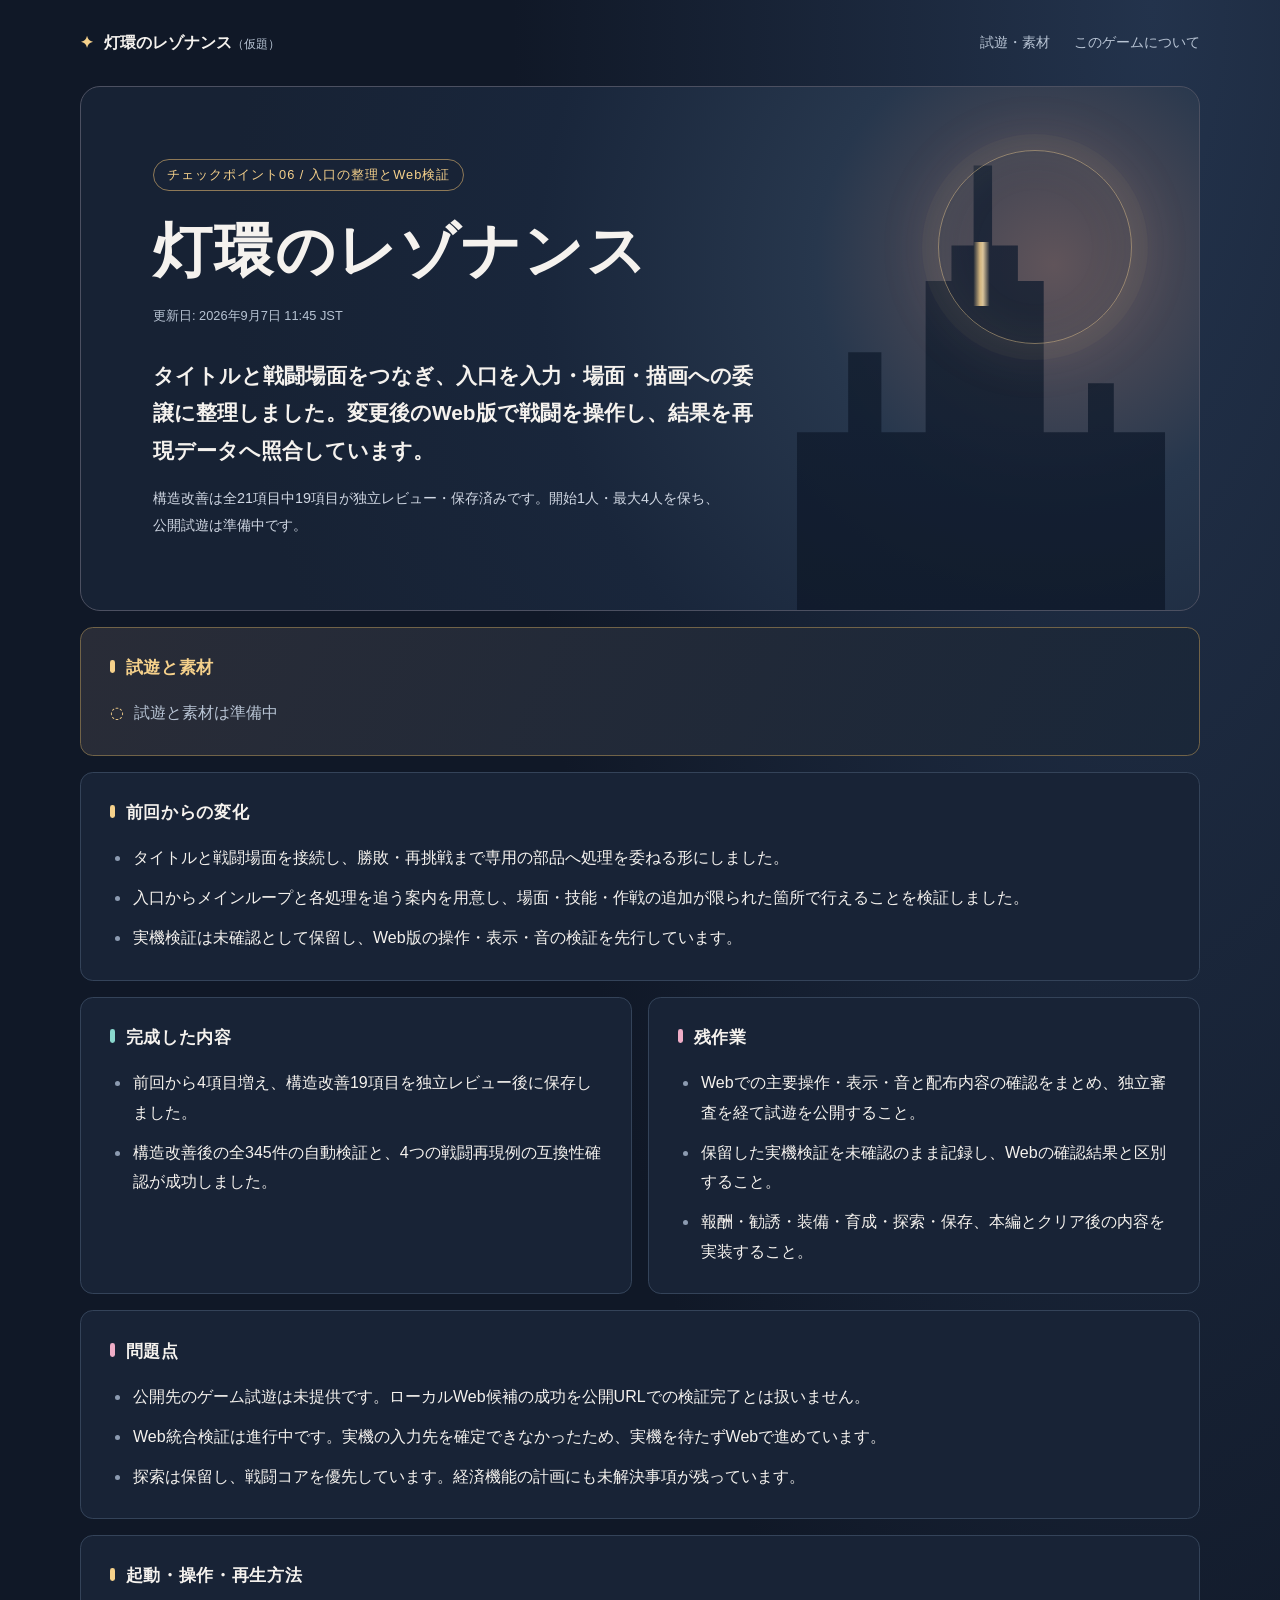
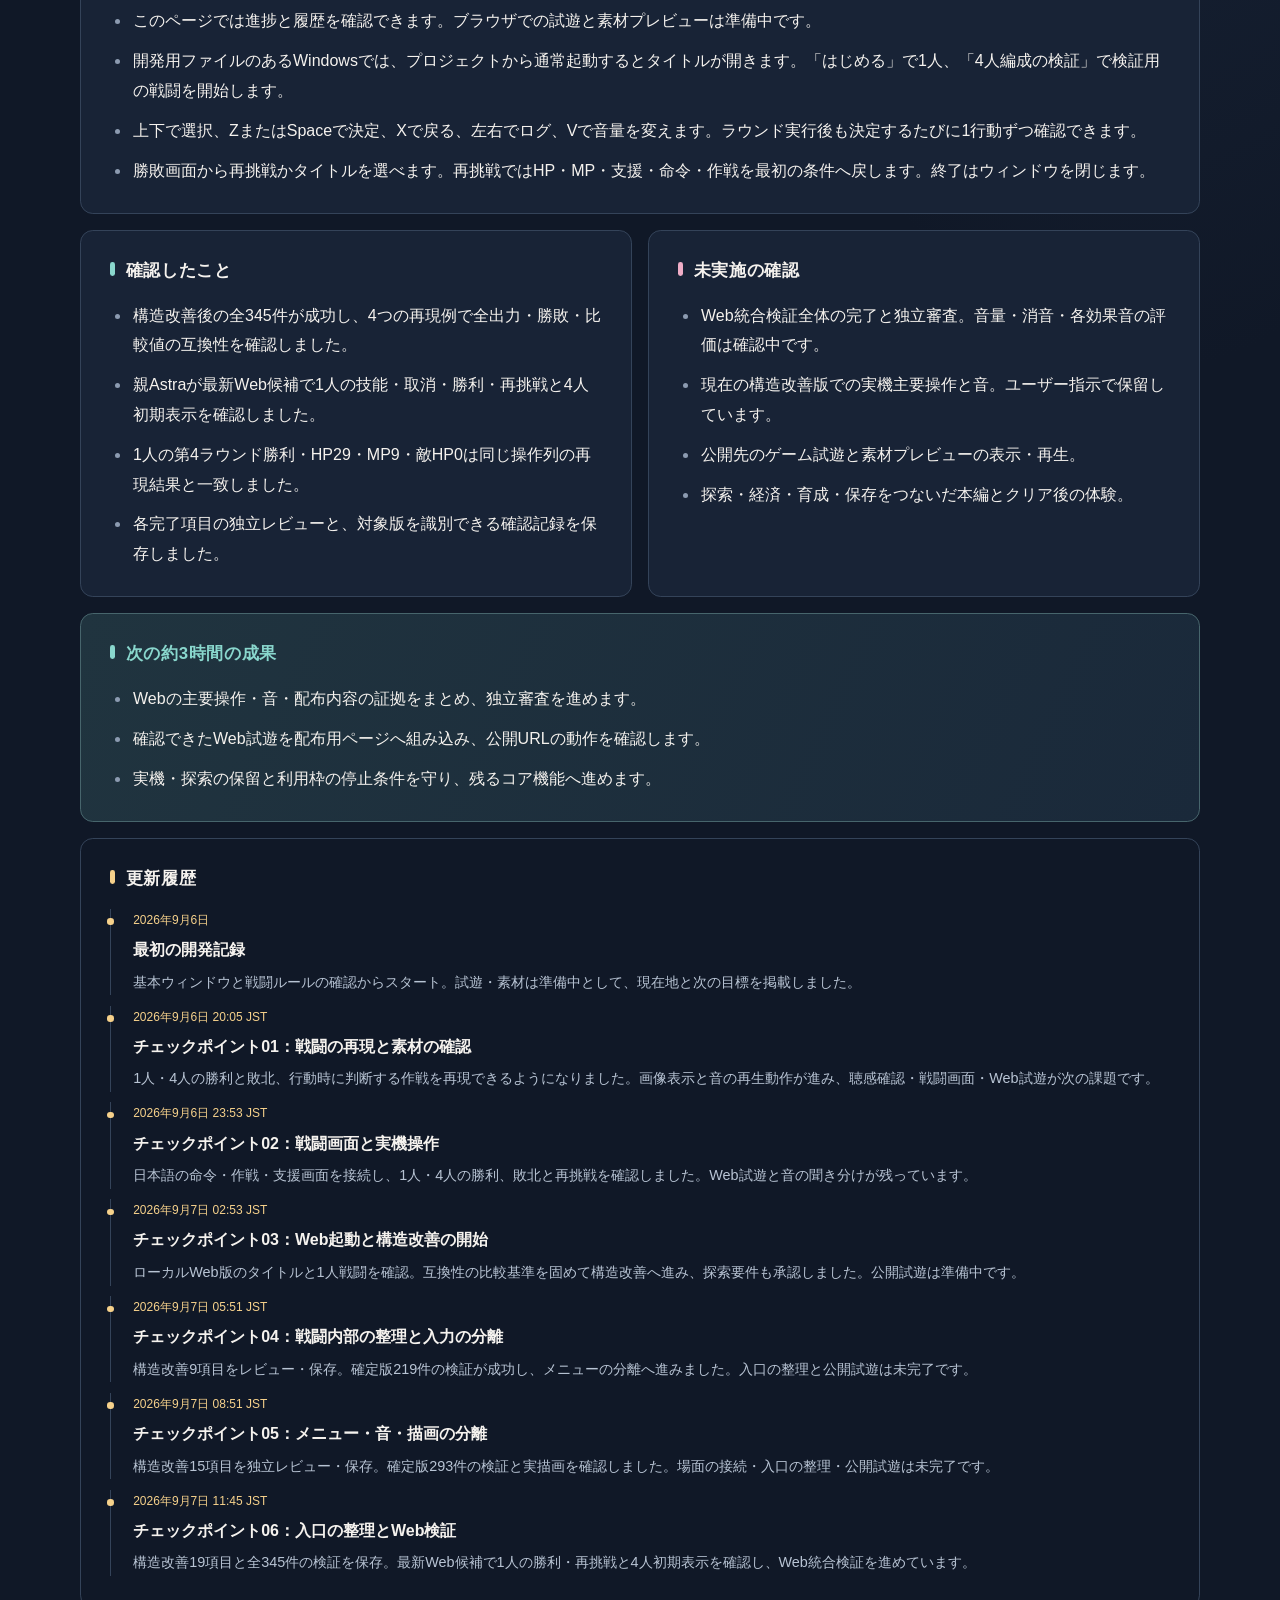
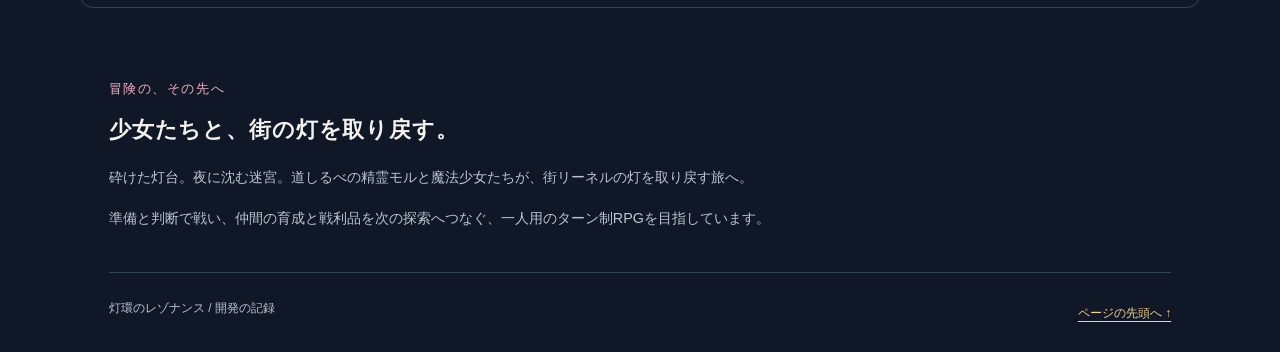
==== commit 9cc86d6a: "docs: publish checkpoint 06 progress" ====
--- a/index.html
+++ b/index.html
@@ -20,33 +20,33 @@
     </header>
     <main id="report" tabindex="-1">
       <header class="progress-header">
-<p class="status">チェックポイント05 / メニュー・音・描画の分離</p>
+<p class="status">チェックポイント06 / 入口の整理とWeb検証</p>
 <h1>灯環のレゾナンス</h1>
-<p class="updated-at">更新日: 2026年9月7日 08:51 JST</p>
-<p class="summary">メニュー選択、音、画面切替、表示情報と描画を専用の部品へ分けました。次はタイトルと戦闘画面を接続し、入口の流れを整理します。</p>
-<p class="position">構造改善は全21項目中15項目が独立レビュー・保存済みです。開始1人・最大4人を保ち、公開試遊は準備中です。</p>
+<p class="updated-at">更新日: 2026年9月7日 11:45 JST</p>
+<p class="summary">タイトルと戦闘場面をつなぎ、入口を入力・場面・描画への委譲に整理しました。変更後のWeb版で戦闘を操作し、結果を再現データへ照合しています。</p>
+<p class="position">構造改善は全21項目中19項目が独立レビュー・保存済みです。開始1人・最大4人を保ち、公開試遊は準備中です。</p>
 </header>
 <section class="play" aria-labelledby="play-title">
 <h2 id="play-title">試遊と素材</h2>
 <p class="pending">試遊と素材は準備中</p>
 </section>
 <section class="changes"><h2>前回からの変化</h2><ul>
-<li>メニュー選択、音量と再生、画面切替の寿命、戦闘の選択ページを分離しました。</li>
-<li>日本語の表示情報とログを作る処理、既存の画面を描く処理を分けました。</li>
-<li>今回は構造の改善です。新しい遊びや公開試遊は増えていません。</li>
+<li>タイトルと戦闘場面を接続し、勝敗・再挑戦まで専用の部品へ処理を委ねる形にしました。</li>
+<li>入口からメインループと各処理を追う案内を用意し、場面・技能・作戦の追加が限られた箇所で行えることを検証しました。</li>
+<li>実機検証は未確認として保留し、Web版の操作・表示・音の検証を先行しています。</li>
 </ul></section>
 <section class="completed"><h2>完成した内容</h2><ul>
-<li>前回の9項目から6項目増え、構造改善15項目を独立レビュー後に保存しました。</li>
-<li>確定済みの描画分離版で全293件の自動検証が成功しました。</li>
+<li>前回から4項目増え、構造改善19項目を独立レビュー後に保存しました。</li>
+<li>構造改善後の全345件の自動検証と、4つの戦闘再現例の互換性確認が成功しました。</li>
 </ul></section>
 <section class="remaining"><h2>残作業</h2><ul>
-<li>タイトルと戦闘の場面を接続し、入口とメインループを一目で追える形へ仕上げること。</li>
-<li>変更後の同じ版でWindowsとWebの主要操作・画像・音を確認し、試遊を公開すること。</li>
+<li>Webでの主要操作・表示・音と配布内容の確認をまとめ、独立審査を経て試遊を公開すること。</li>
+<li>保留した実機検証を未確認のまま記録し、Webの確認結果と区別すること。</li>
 <li>報酬・勧誘・装備・育成・探索・保存、本編とクリア後の内容を実装すること。</li>
 </ul></section>
 <section class="issues"><h2>問題点</h2><ul>
-<li>公開先のゲーム試遊は未提供です。内部の部品検証をゲーム全体の操作検証完了とは扱いません。</li>
-<li>タイトル画面の分離は実装・検証中で、独立レビュー前です。入口への接続はまだ完了していません。</li>
+<li>公開先のゲーム試遊は未提供です。ローカルWeb候補の成功を公開URLでの検証完了とは扱いません。</li>
+<li>Web統合検証は進行中です。実機の入力先を確定できなかったため、実機を待たずWebで進めています。</li>
 <li>探索は保留し、戦闘コアを優先しています。経済機能の計画にも未解決事項が残っています。</li>
 </ul></section>
 <section class="instructions"><h2>起動・操作・再生方法</h2><ul>
@@ -56,21 +56,21 @@
 <li>勝敗画面から再挑戦かタイトルを選べます。再挑戦ではHP・MP・支援・命令・作戦を最初の条件へ戻します。終了はウィンドウを閉じます。</li>
 </ul></section>
 <section class="verification"><h2>確認したこと</h2><ul>
-<li>確定済みの描画分離版で全293件の自動検証が成功しました。</li>
-<li>戦闘の選択ページを旧版の候補・決定・取消・説明と比較しました。</li>
-<li>実Pyxelでタイトルと戦闘を描画し、日本語・既存素材・配置を確認しました。味方1〜4人と敵1〜3体の12組合せで反復描画の画素と戦況が変わらないことを検証しました。</li>
+<li>構造改善後の全345件が成功し、4つの再現例で全出力・勝敗・比較値の互換性を確認しました。</li>
+<li>親Astraが最新Web候補で1人の技能・取消・勝利・再挑戦と4人初期表示を確認しました。</li>
+<li>1人の第4ラウンド勝利・HP29・MP9・敵HP0は同じ操作列の再現結果と一致しました。</li>
 <li>各完了項目の独立レビューと、対象版を識別できる確認記録を保存しました。</li>
 </ul></section>
 <section class="unverified"><h2>未実施の確認</h2><ul>
-<li>タイトル・戦闘場面の接続と入口の整理、その独立レビュー。</li>
-<li>構造改善後のWindows版とブラウザ版の全主要経路、日本語・素材・ゲーム内の音。</li>
+<li>Web統合検証全体の完了と独立審査。音量・消音・各効果音の評価は確認中です。</li>
+<li>現在の構造改善版での実機主要操作と音。ユーザー指示で保留しています。</li>
 <li>公開先のゲーム試遊と素材プレビューの表示・再生。</li>
 <li>探索・経済・育成・保存をつないだ本編とクリア後の体験。</li>
 </ul></section>
 <section class="next"><h2>次の約3時間の成果</h2><ul>
-<li>タイトル画面の独立レビューを終え、戦闘場面へ命令・結果・再挑戦を接続します。</li>
-<li>入口の画面別分岐を整理し、入力から場面と描画への流れを追える形へ仕上げます。</li>
-<li>変更後の全体回帰とWindows・Webの実操作確認へ進めます。</li>
+<li>Webの主要操作・音・配布内容の証拠をまとめ、独立審査を進めます。</li>
+<li>確認できたWeb試遊を配布用ページへ組み込み、公開URLの動作を確認します。</li>
+<li>実機・探索の保留と利用枠の停止条件を守り、残るコア機能へ進めます。</li>
 </ul></section>
 <section class="history"><h2>更新履歴</h2><ol>
 <li><p>2026年9月6日</p><h3>最初の開発記録</h3><p>基本ウィンドウと戦闘ルールの確認からスタート。試遊・素材は準備中として、現在地と次の目標を掲載しました。</p></li>
@@ -79,6 +79,7 @@
 <li><p>2026年9月7日 02:53 JST</p><h3>チェックポイント03：Web起動と構造改善の開始</h3><p>ローカルWeb版のタイトルと1人戦闘を確認。互換性の比較基準を固めて構造改善へ進み、探索要件も承認しました。公開試遊は準備中です。</p></li>
 <li><p>2026年9月7日 05:51 JST</p><h3>チェックポイント04：戦闘内部の整理と入力の分離</h3><p>構造改善9項目をレビュー・保存。確定版219件の検証が成功し、メニューの分離へ進みました。入口の整理と公開試遊は未完了です。</p></li>
 <li><p>2026年9月7日 08:51 JST</p><h3>チェックポイント05：メニュー・音・描画の分離</h3><p>構造改善15項目を独立レビュー・保存。確定版293件の検証と実描画を確認しました。場面の接続・入口の整理・公開試遊は未完了です。</p></li>
+<li><p>2026年9月7日 11:45 JST</p><h3>チェックポイント06：入口の整理とWeb検証</h3><p>構造改善19項目と全345件の検証を保存。最新Web候補で1人の勝利・再挑戦と4人初期表示を確認し、Web統合検証を進めています。</p></li>
 </ol></section>
     </main>
     <footer id="about" class="site-footer">
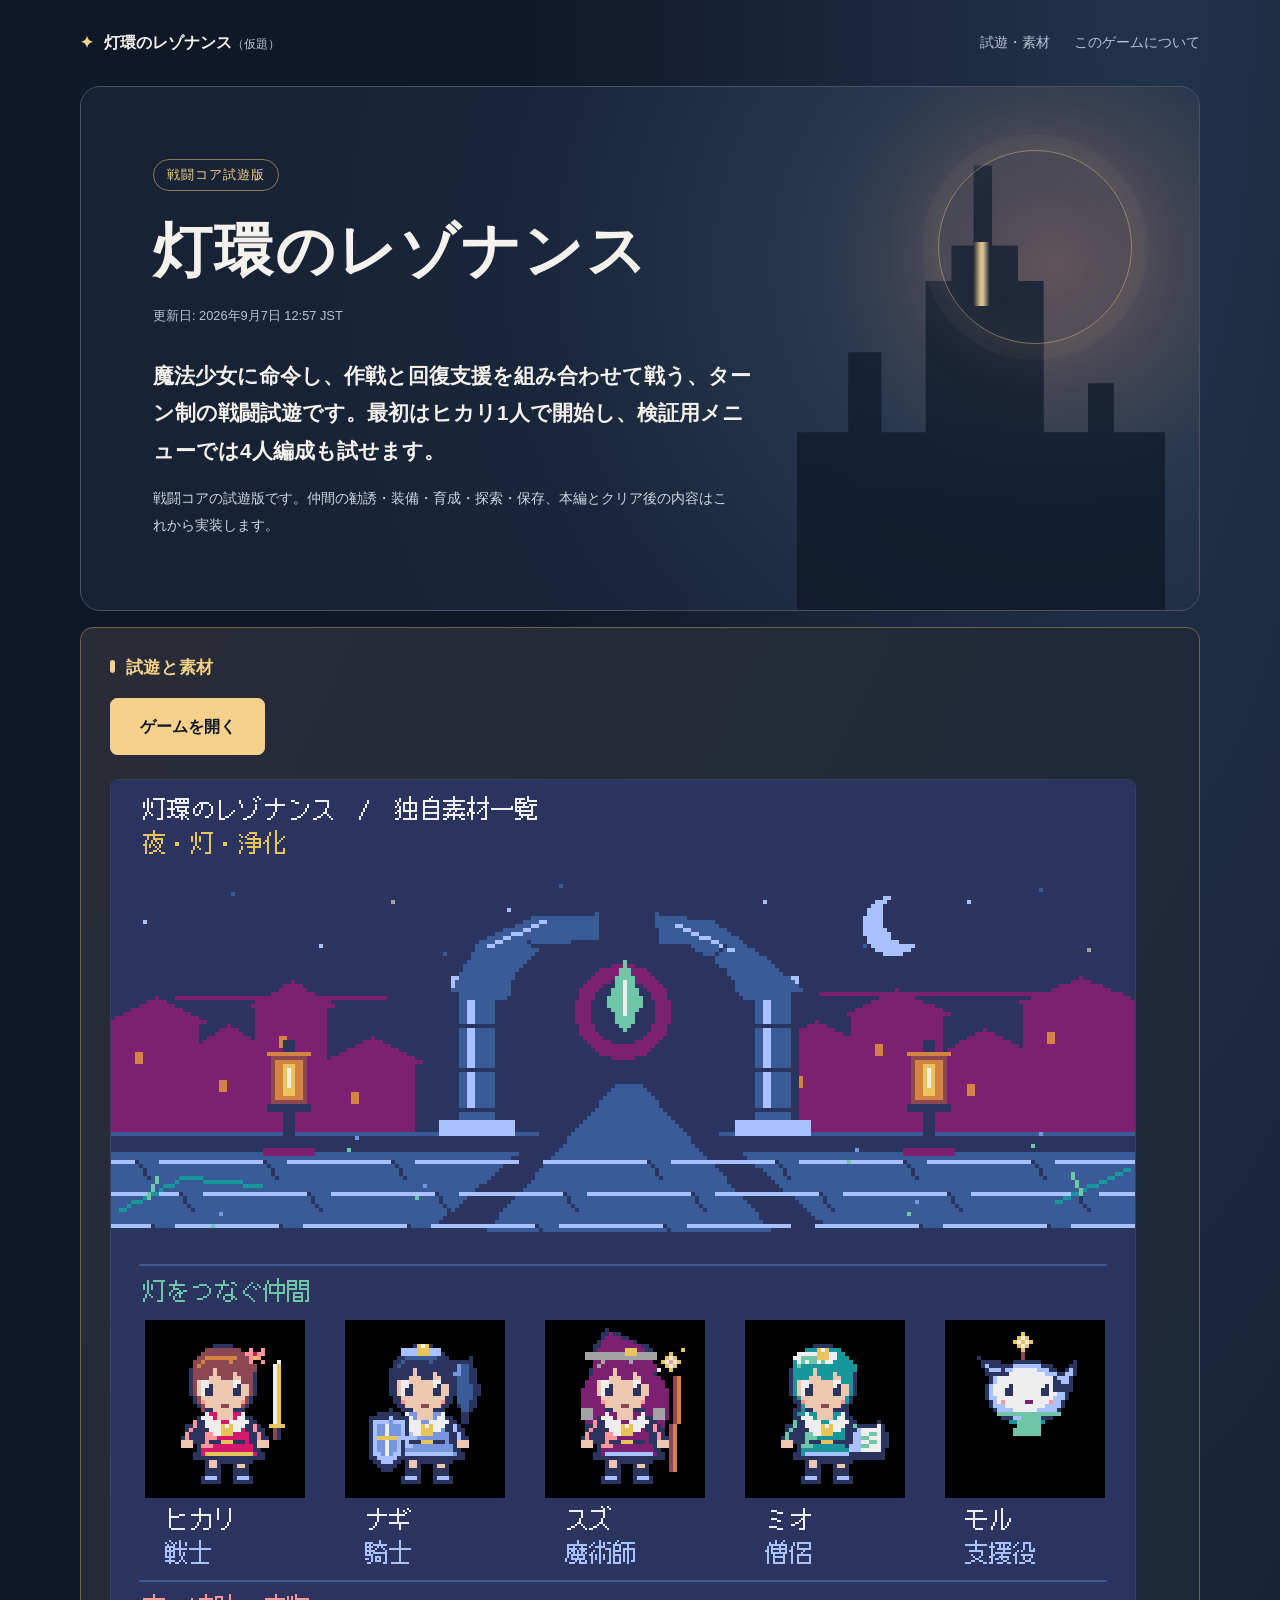
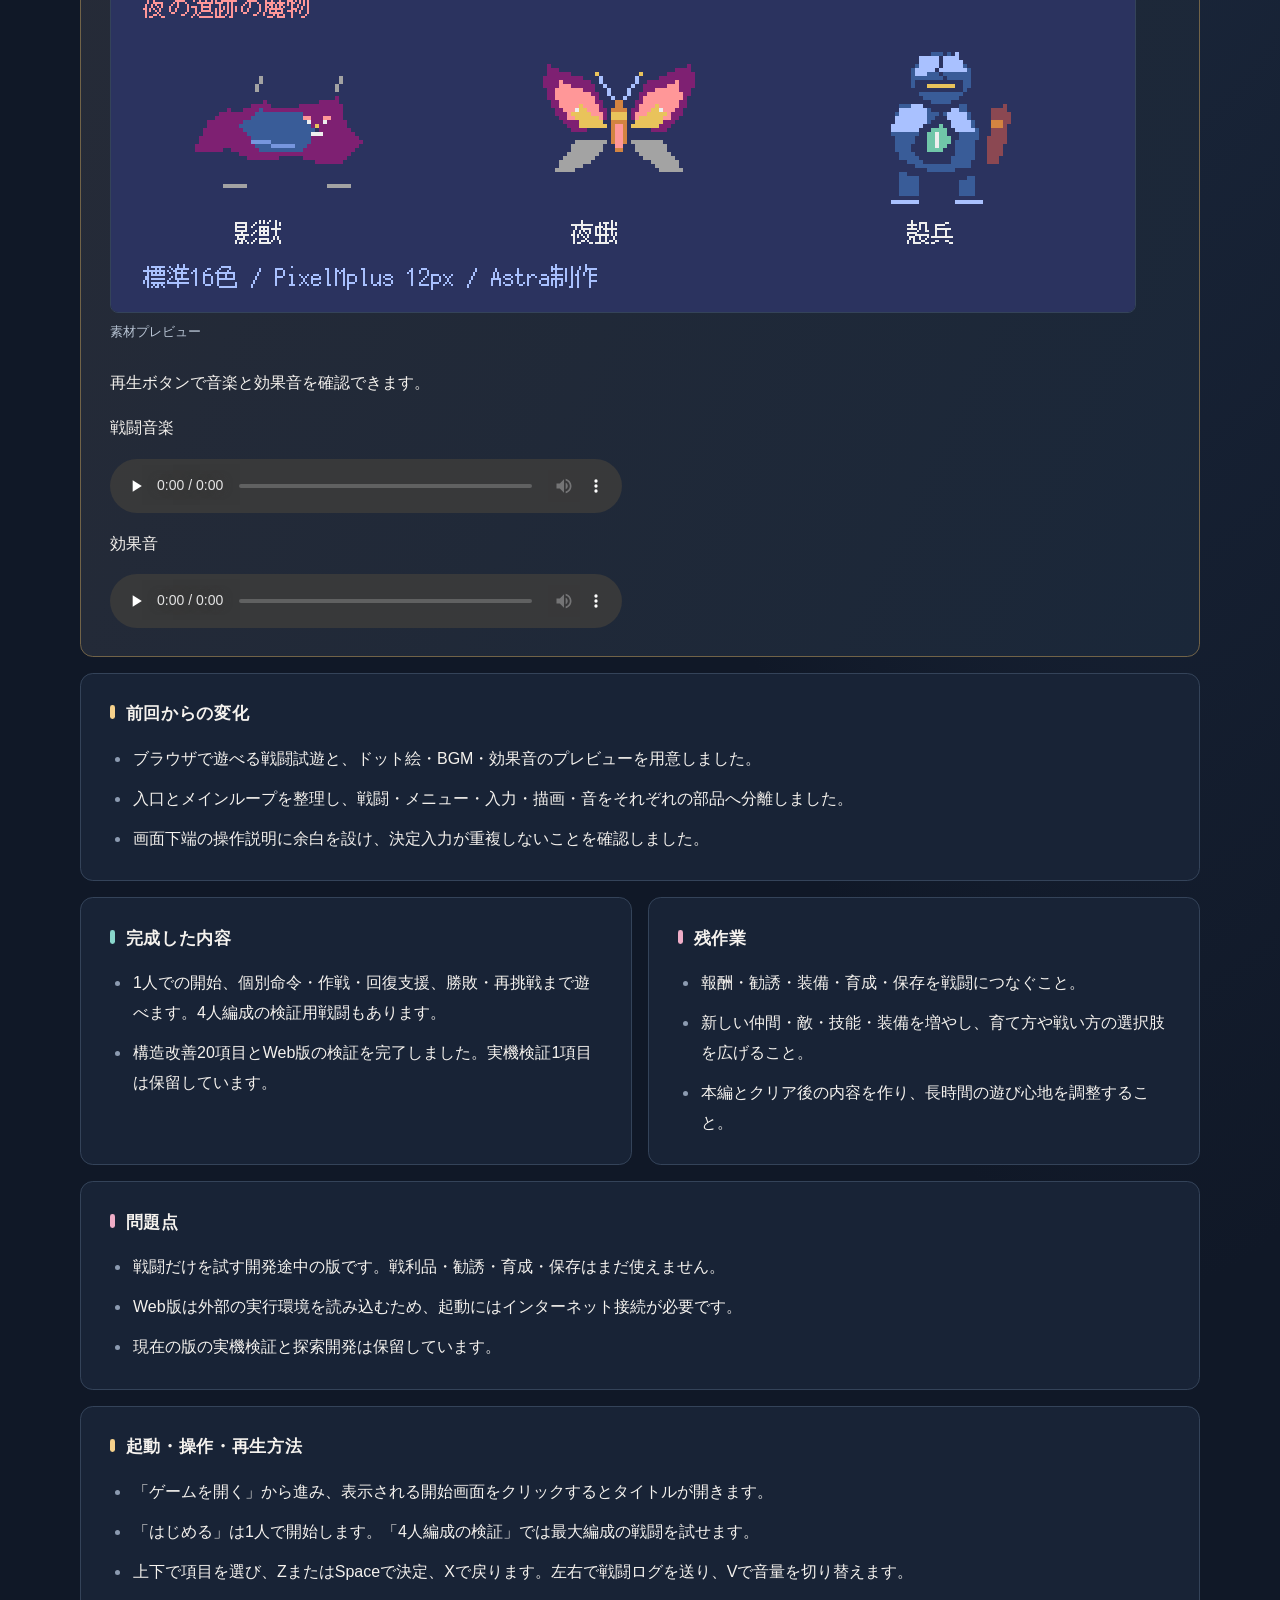
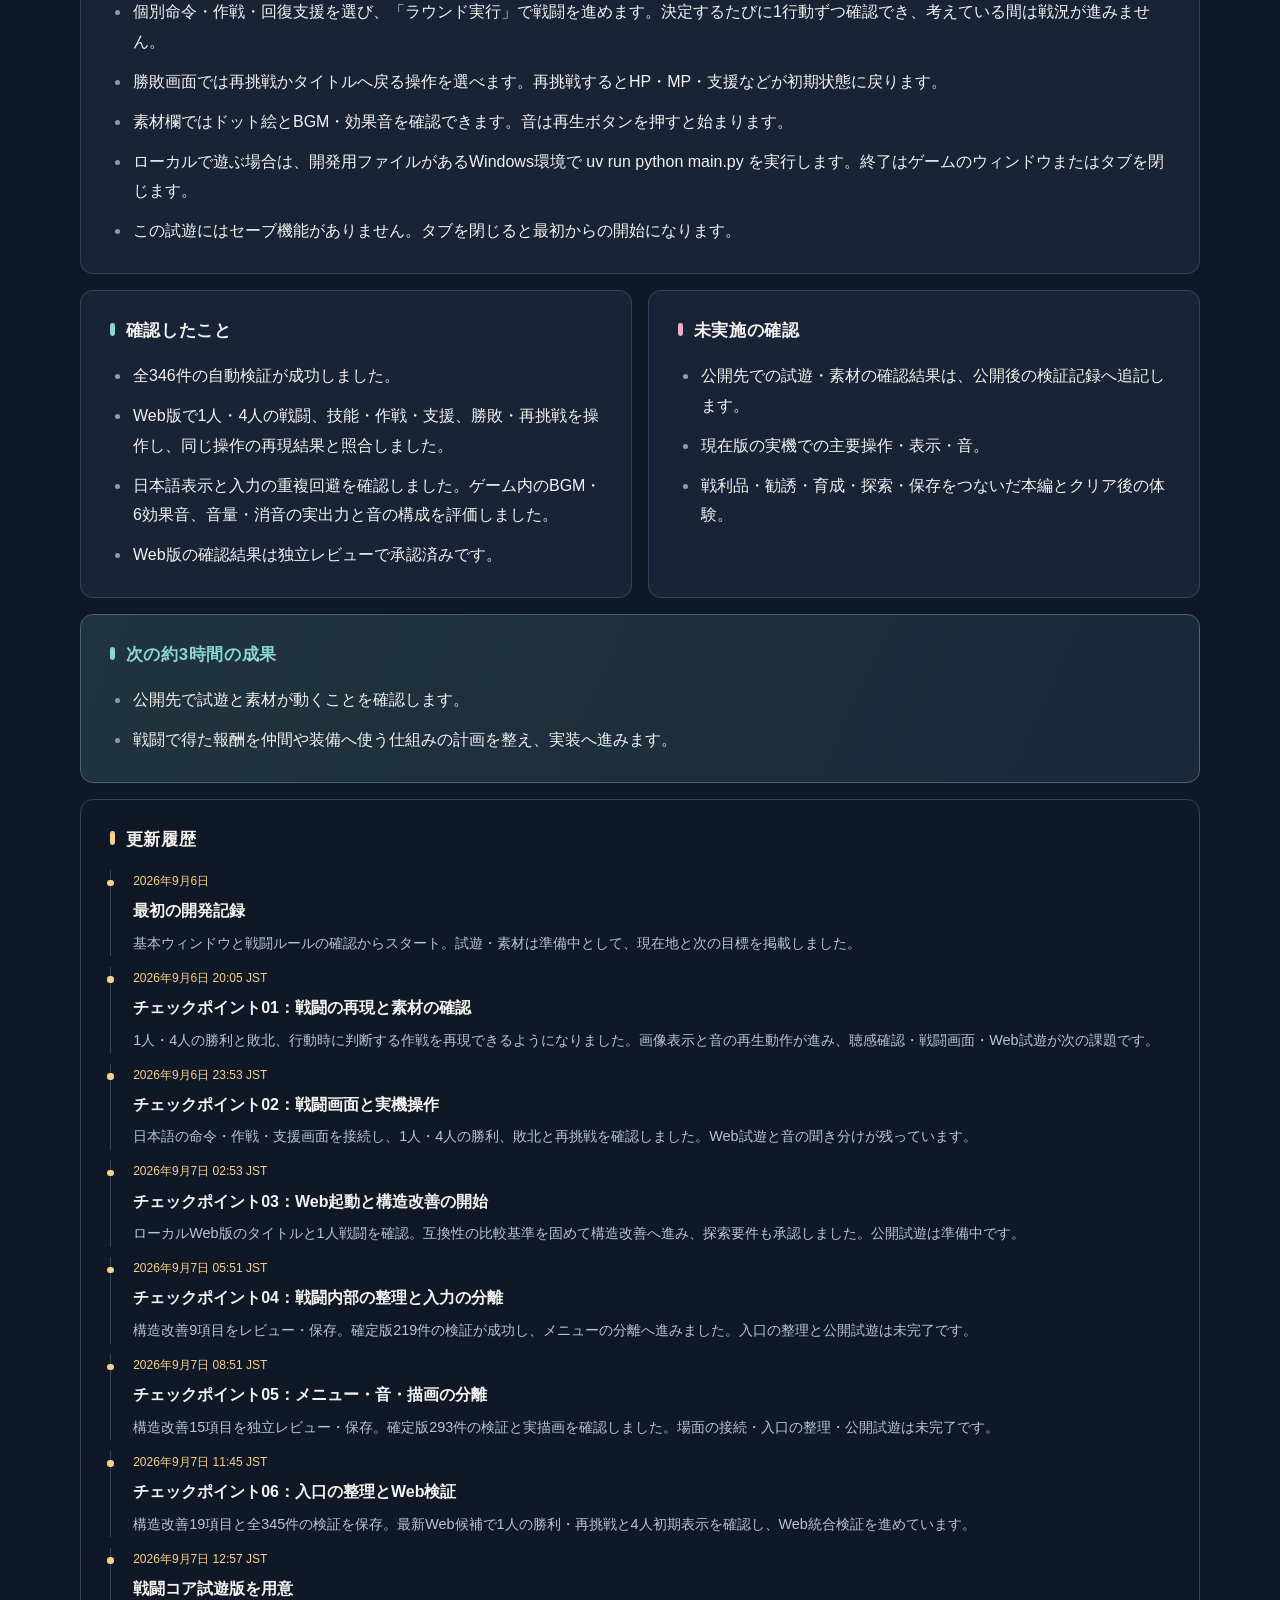
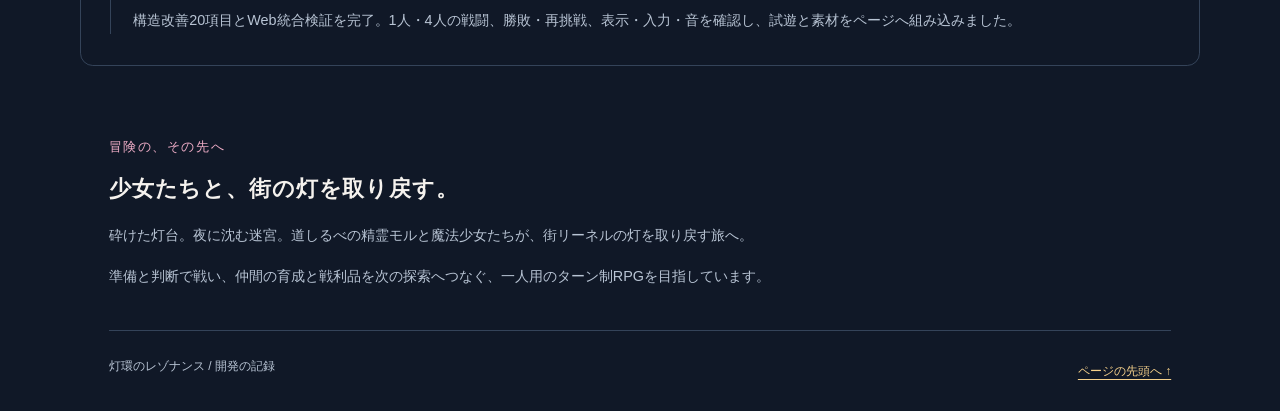
==== commit b6a02505: "Publish battle core trial" ====
--- a/index.html
+++ b/index.html
@@ -20,57 +20,63 @@
     </header>
     <main id="report" tabindex="-1">
       <header class="progress-header">
-<p class="status">チェックポイント06 / 入口の整理とWeb検証</p>
+<p class="status">戦闘コア試遊版</p>
 <h1>灯環のレゾナンス</h1>
-<p class="updated-at">更新日: 2026年9月7日 11:45 JST</p>
-<p class="summary">タイトルと戦闘場面をつなぎ、入口を入力・場面・描画への委譲に整理しました。変更後のWeb版で戦闘を操作し、結果を再現データへ照合しています。</p>
-<p class="position">構造改善は全21項目中19項目が独立レビュー・保存済みです。開始1人・最大4人を保ち、公開試遊は準備中です。</p>
+<p class="updated-at">更新日: 2026年9月7日 12:57 JST</p>
+<p class="summary">魔法少女に命令し、作戦と回復支援を組み合わせて戦う、ターン制の戦闘試遊です。最初はヒカリ1人で開始し、検証用メニューでは4人編成も試せます。</p>
+<p class="position">戦闘コアの試遊版です。仲間の勧誘・装備・育成・探索・保存、本編とクリア後の内容はこれから実装します。</p>
 </header>
 <section class="play" aria-labelledby="play-title">
 <h2 id="play-title">試遊と素材</h2>
-<p class="pending">試遊と素材は準備中</p>
+<a class="play-button" href="game.html">ゲームを開く</a>
+<figure><img src="previews/sprites.png" alt="キャラクターと戦闘素材のプレビュー"><figcaption>素材プレビュー</figcaption></figure>
+<p>再生ボタンで音楽と効果音を確認できます。</p>
+<p>戦闘音楽</p><audio controls preload="none" src="previews/battle.wav"><a href="previews/battle.wav">戦闘音楽を開く</a></audio>
+<p>効果音</p><audio controls preload="none" src="previews/sfx.wav"><a href="previews/sfx.wav">効果音を開く</a></audio>
 </section>
 <section class="changes"><h2>前回からの変化</h2><ul>
-<li>タイトルと戦闘場面を接続し、勝敗・再挑戦まで専用の部品へ処理を委ねる形にしました。</li>
-<li>入口からメインループと各処理を追う案内を用意し、場面・技能・作戦の追加が限られた箇所で行えることを検証しました。</li>
-<li>実機検証は未確認として保留し、Web版の操作・表示・音の検証を先行しています。</li>
+<li>ブラウザで遊べる戦闘試遊と、ドット絵・BGM・効果音のプレビューを用意しました。</li>
+<li>入口とメインループを整理し、戦闘・メニュー・入力・描画・音をそれぞれの部品へ分離しました。</li>
+<li>画面下端の操作説明に余白を設け、決定入力が重複しないことを確認しました。</li>
 </ul></section>
 <section class="completed"><h2>完成した内容</h2><ul>
-<li>前回から4項目増え、構造改善19項目を独立レビュー後に保存しました。</li>
-<li>構造改善後の全345件の自動検証と、4つの戦闘再現例の互換性確認が成功しました。</li>
+<li>1人での開始、個別命令・作戦・回復支援、勝敗・再挑戦まで遊べます。4人編成の検証用戦闘もあります。</li>
+<li>構造改善20項目とWeb版の検証を完了しました。実機検証1項目は保留しています。</li>
 </ul></section>
 <section class="remaining"><h2>残作業</h2><ul>
-<li>Webでの主要操作・表示・音と配布内容の確認をまとめ、独立審査を経て試遊を公開すること。</li>
-<li>保留した実機検証を未確認のまま記録し、Webの確認結果と区別すること。</li>
-<li>報酬・勧誘・装備・育成・探索・保存、本編とクリア後の内容を実装すること。</li>
+<li>報酬・勧誘・装備・育成・保存を戦闘につなぐこと。</li>
+<li>新しい仲間・敵・技能・装備を増やし、育て方や戦い方の選択肢を広げること。</li>
+<li>本編とクリア後の内容を作り、長時間の遊び心地を調整すること。</li>
 </ul></section>
 <section class="issues"><h2>問題点</h2><ul>
-<li>公開先のゲーム試遊は未提供です。ローカルWeb候補の成功を公開URLでの検証完了とは扱いません。</li>
-<li>Web統合検証は進行中です。実機の入力先を確定できなかったため、実機を待たずWebで進めています。</li>
-<li>探索は保留し、戦闘コアを優先しています。経済機能の計画にも未解決事項が残っています。</li>
+<li>戦闘だけを試す開発途中の版です。戦利品・勧誘・育成・保存はまだ使えません。</li>
+<li>Web版は外部の実行環境を読み込むため、起動にはインターネット接続が必要です。</li>
+<li>現在の版の実機検証と探索開発は保留しています。</li>
 </ul></section>
 <section class="instructions"><h2>起動・操作・再生方法</h2><ul>
-<li>このページでは進捗と履歴を確認できます。ブラウザでの試遊と素材プレビューは準備中です。</li>
-<li>開発用ファイルのあるWindowsでは、プロジェクトから通常起動するとタイトルが開きます。「はじめる」で1人、「4人編成の検証」で検証用の戦闘を開始します。</li>
-<li>上下で選択、ZまたはSpaceで決定、Xで戻る、左右でログ、Vで音量を変えます。ラウンド実行後も決定するたびに1行動ずつ確認できます。</li>
-<li>勝敗画面から再挑戦かタイトルを選べます。再挑戦ではHP・MP・支援・命令・作戦を最初の条件へ戻します。終了はウィンドウを閉じます。</li>
+<li>「ゲームを開く」から進み、表示される開始画面をクリックするとタイトルが開きます。</li>
+<li>「はじめる」は1人で開始します。「4人編成の検証」では最大編成の戦闘を試せます。</li>
+<li>上下で項目を選び、ZまたはSpaceで決定、Xで戻ります。左右で戦闘ログを送り、Vで音量を切り替えます。</li>
+<li>個別命令・作戦・回復支援を選び、「ラウンド実行」で戦闘を進めます。決定するたびに1行動ずつ確認でき、考えている間は戦況が進みません。</li>
+<li>勝敗画面では再挑戦かタイトルへ戻る操作を選べます。再挑戦するとHP・MP・支援などが初期状態に戻ります。</li>
+<li>素材欄ではドット絵とBGM・効果音を確認できます。音は再生ボタンを押すと始まります。</li>
+<li>ローカルで遊ぶ場合は、開発用ファイルがあるWindows環境で uv run python main.py を実行します。終了はゲームのウィンドウまたはタブを閉じます。</li>
+<li>この試遊にはセーブ機能がありません。タブを閉じると最初からの開始になります。</li>
 </ul></section>
 <section class="verification"><h2>確認したこと</h2><ul>
-<li>構造改善後の全345件が成功し、4つの再現例で全出力・勝敗・比較値の互換性を確認しました。</li>
-<li>親Astraが最新Web候補で1人の技能・取消・勝利・再挑戦と4人初期表示を確認しました。</li>
-<li>1人の第4ラウンド勝利・HP29・MP9・敵HP0は同じ操作列の再現結果と一致しました。</li>
-<li>各完了項目の独立レビューと、対象版を識別できる確認記録を保存しました。</li>
+<li>全346件の自動検証が成功しました。</li>
+<li>Web版で1人・4人の戦闘、技能・作戦・支援、勝敗・再挑戦を操作し、同じ操作の再現結果と照合しました。</li>
+<li>日本語表示と入力の重複回避を確認しました。ゲーム内のBGM・6効果音、音量・消音の実出力と音の構成を評価しました。</li>
+<li>Web版の確認結果は独立レビューで承認済みです。</li>
 </ul></section>
 <section class="unverified"><h2>未実施の確認</h2><ul>
-<li>Web統合検証全体の完了と独立審査。音量・消音・各効果音の評価は確認中です。</li>
-<li>現在の構造改善版での実機主要操作と音。ユーザー指示で保留しています。</li>
-<li>公開先のゲーム試遊と素材プレビューの表示・再生。</li>
-<li>探索・経済・育成・保存をつないだ本編とクリア後の体験。</li>
+<li>公開先での試遊・素材の確認結果は、公開後の検証記録へ追記します。</li>
+<li>現在版の実機での主要操作・表示・音。</li>
+<li>戦利品・勧誘・育成・探索・保存をつないだ本編とクリア後の体験。</li>
 </ul></section>
 <section class="next"><h2>次の約3時間の成果</h2><ul>
-<li>Webの主要操作・音・配布内容の証拠をまとめ、独立審査を進めます。</li>
-<li>確認できたWeb試遊を配布用ページへ組み込み、公開URLの動作を確認します。</li>
-<li>実機・探索の保留と利用枠の停止条件を守り、残るコア機能へ進めます。</li>
+<li>公開先で試遊と素材が動くことを確認します。</li>
+<li>戦闘で得た報酬を仲間や装備へ使う仕組みの計画を整え、実装へ進みます。</li>
 </ul></section>
 <section class="history"><h2>更新履歴</h2><ol>
 <li><p>2026年9月6日</p><h3>最初の開発記録</h3><p>基本ウィンドウと戦闘ルールの確認からスタート。試遊・素材は準備中として、現在地と次の目標を掲載しました。</p></li>
@@ -80,6 +86,7 @@
 <li><p>2026年9月7日 05:51 JST</p><h3>チェックポイント04：戦闘内部の整理と入力の分離</h3><p>構造改善9項目をレビュー・保存。確定版219件の検証が成功し、メニューの分離へ進みました。入口の整理と公開試遊は未完了です。</p></li>
 <li><p>2026年9月7日 08:51 JST</p><h3>チェックポイント05：メニュー・音・描画の分離</h3><p>構造改善15項目を独立レビュー・保存。確定版293件の検証と実描画を確認しました。場面の接続・入口の整理・公開試遊は未完了です。</p></li>
 <li><p>2026年9月7日 11:45 JST</p><h3>チェックポイント06：入口の整理とWeb検証</h3><p>構造改善19項目と全345件の検証を保存。最新Web候補で1人の勝利・再挑戦と4人初期表示を確認し、Web統合検証を進めています。</p></li>
+<li><p>2026年9月7日 12:57 JST</p><h3>戦闘コア試遊版を用意</h3><p>構造改善20項目とWeb統合検証を完了。1人・4人の戦闘、勝敗・再挑戦、表示・入力・音を確認し、試遊と素材をページへ組み込みました。</p></li>
 </ol></section>
     </main>
     <footer id="about" class="site-footer">
